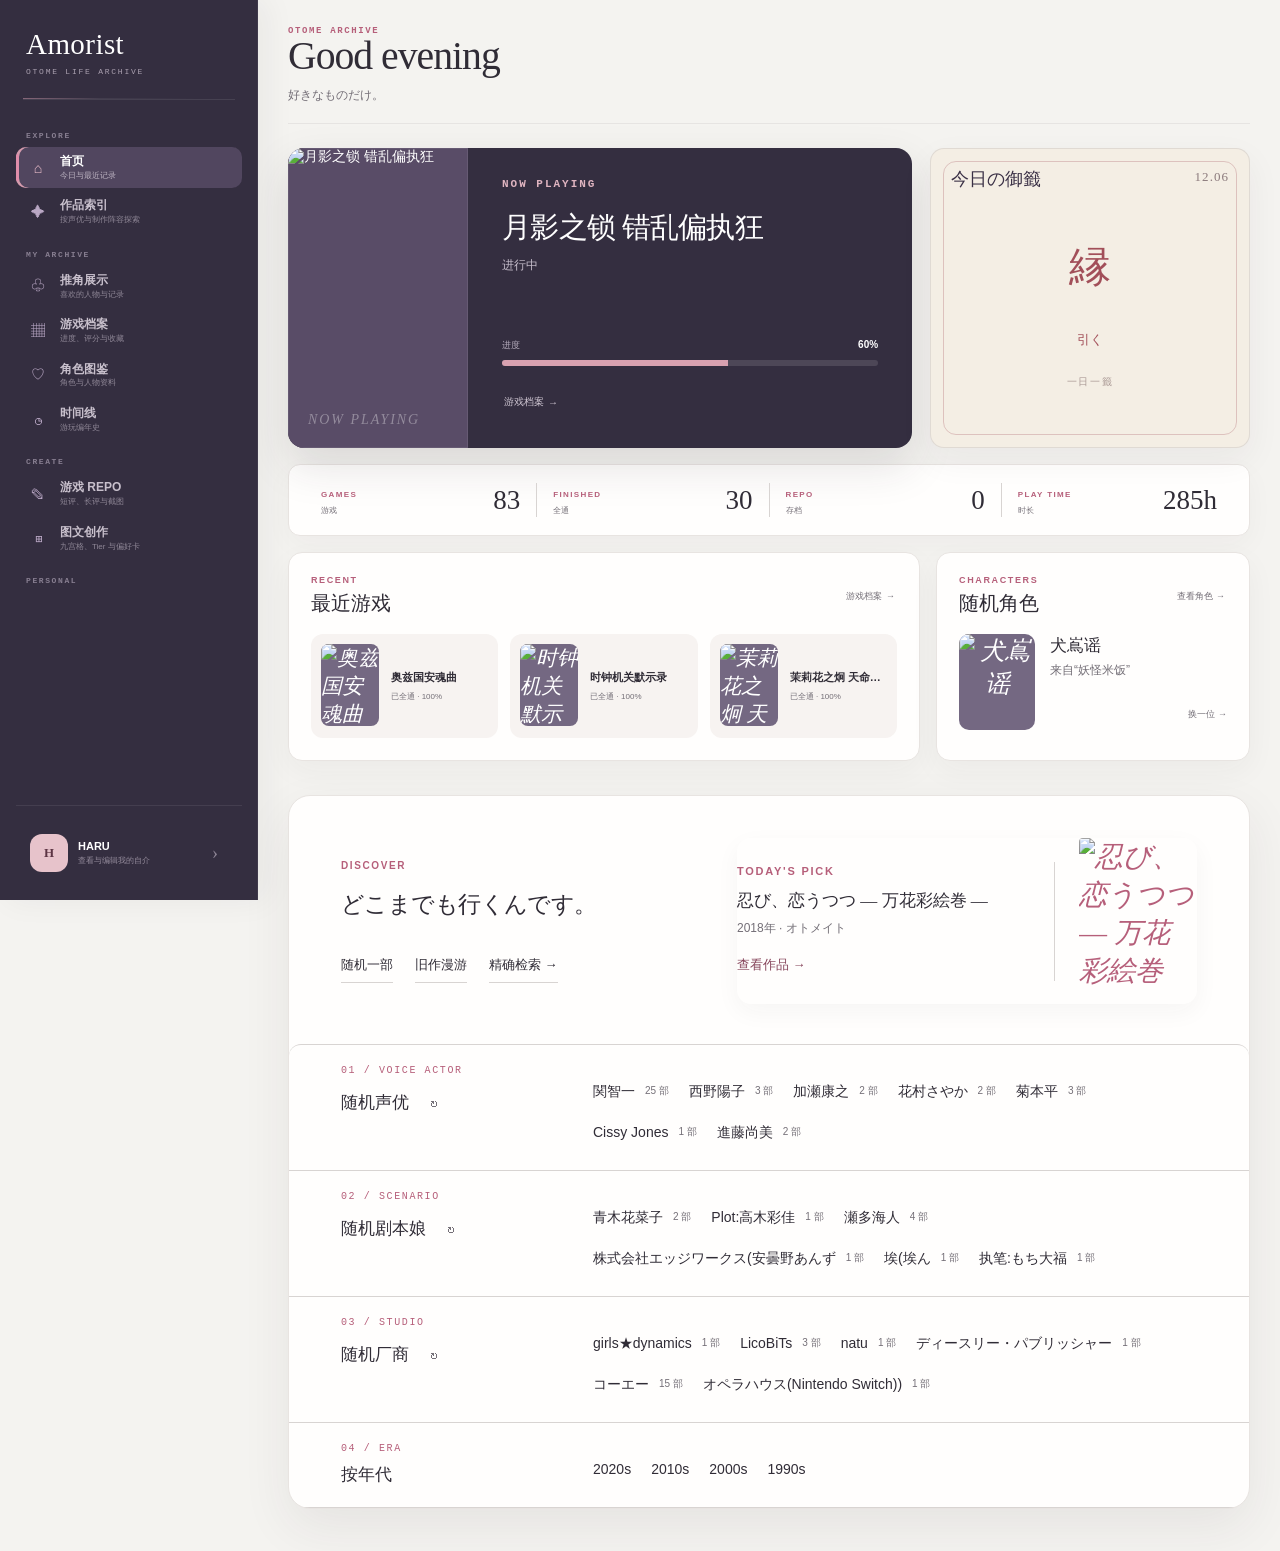
==== index.html @ f9ac8ca5 "推角展示位置更改" ====
<!doctype html>
<html lang="zh-CN">
<head>
  <meta charset="utf-8">
  <meta name="viewport" content="width=device-width,initial-scale=1,maximum-scale=5,user-scalable=yes">
  <meta name="color-scheme" content="light">
  <link id="lxgwFont" rel="stylesheet" href="https://cdn.jsdelivr.net/npm/lxgw-wenkai-webfont@1.7.0/style.css" onerror="this.onerror=null;this.href='https://cdn.bootcdn.net/ajax/libs/lxgw-wenkai-webfont/1.7.0/style.min.css';">
  <title>Amorist</title>
  




















  <link rel="stylesheet" href="./assets/css/amorist.css?v=finished-ui-v7-20260728">
  <link rel="stylesheet" href="./assets/css/site-modes.css?v=pure-otome-20260728">
  <link rel="stylesheet" href="./assets/css/polish.css?v=finished-ui-v7-20260728">
</head>
<body>
  <a class="skip-link" href="#main-content">跳到主要内容</a>
  <div class="product-shell">
    <aside class="product-sidebar" aria-label="主要导航">
      <div class="product-brand">
        <div class="product-brand-copy"><strong>Amorist</strong><span>OTOME LIFE ARCHIVE</span></div>
      </div>
      <div class="product-nav-label">EXPLORE</div>
      <nav class="product-nav product-nav-discover">
        <button class="product-nav-btn active" type="button" data-product-target="home"><span class="product-nav-icon">⌂</span><span><b>首页</b><small>今日与最近记录</small></span></button>
        <button class="product-nav-btn" type="button" data-product-target="bangumi"><span class="product-nav-icon">✦</span><span><b>作品索引</b><small>按声优与制作阵容探索</small></span></button>
      </nav>
      <div class="product-nav-label">MY ARCHIVE</div>
      <nav class="product-nav">
        <button class="product-nav-btn" type="button" data-product-target="oshi"><span class="product-nav-icon">♧</span><span><b>推角展示</b><small>喜欢的人物与记录</small></span></button>
        <button class="product-nav-btn" type="button" data-product-target="library"><span class="product-nav-icon">▦</span><span><b>游戏档案</b><small>进度、评分与收藏</small></span></button>
        <button class="product-nav-btn" type="button" data-product-target="characters"><span class="product-nav-icon">♡</span><span><b>角色图鉴</b><small>角色与人物资料</small></span></button>
        <button class="product-nav-btn" type="button" data-product-target="timeline"><span class="product-nav-icon">◷</span><span><b>时间线</b><small>游玩编年史</small></span></button>
      </nav>
      <div class="product-nav-label">CREATE</div>
      <nav class="product-nav">
        <button class="product-nav-btn" type="button" data-product-target="studio"><span class="product-nav-icon">✎</span><span><b>游戏 REPO</b><small>短评、长评与截图</small></span></button>
        <button class="product-nav-btn" type="button" data-product-target="forms"><span class="product-nav-icon">⊞</span><span><b>图文创作</b><small>九宫格、Tier 与偏好卡</small></span></button>
      </nav>
      <div class="product-nav-label">PERSONAL</div>
      <div class="product-sidebar-foot">
        <button class="sidebar-profile-button" type="button" data-product-target="profile">
          <span class="product-avatar" id="sidebarAvatar">A</span>
          <span><strong id="sidebarName">玩家</strong><small>查看与编辑我的自介</small></span>
          <i>›</i>
        </button>
      </div>
    </aside>

    <div class="product-main" id="main-content" tabindex="-1">
      <section class="product-view active" data-product-view="home">
        <div class="home-page-head">
          <div>
            <div class="page-eyebrow">OTOME ARCHIVE</div>
            <h1 id="homeGreeting" aria-live="polite"></h1>
            <p>好きなものだけ。</p>
          </div>
        </div>

        <div class="home-feature-grid">
          <section class="home-journey-card">
            <div class="journey-cover" id="dashboardPlayingCover"><span>AMORIST</span></div>
            <div class="journey-copy">
              <div class="journey-heading"><div class="card-eyebrow">NOW PLAYING</div><label class="dashboard-playing-switch" id="dashboardPlayingSwitchWrap" hidden><span>切换展示</span><select id="dashboardPlayingSelect" aria-label="切换首页正在游玩的游戏"><option value="">自动选择</option></select></label></div>
              <h2 id="dashboardPlayingTitle">暂无进行中的游戏</h2>
              <p id="dashboardPlayingMeta">在游戏档案中将状态设为「进行中」</p>
              <div class="journey-progress-line"><span>进度</span><strong id="dashboardProgressText">0%</strong></div>
              <div class="progress-track"><i id="dashboardProgressBar"></i></div>
              <div class="journey-actions">
                <button class="text-action" type="button" data-product-target="library" data-open-dashboard-game-direct>游戏档案 <span>→</span></button>
              </div>
            </div>
          </section>
          <section class="home-omikuji-card" id="homeOmikujiCard">
            <header class="home-omikuji-head">
              <div><span>今日の御籤</span></div>
              <div class="home-omikuji-head-actions"><time id="homeOmikujiDate"></time><button type="button" id="homeOmikujiCollapse" aria-label="收起御签" hidden>⌃</button></div>
            </header>
            <div class="home-omikuji-sealed" id="homeOmikujiSealed">
              <div class="home-omikuji-seal">縁</div>
              <button type="button" id="homeOmikujiDraw">引く</button>
              <small>一日一籤</small>
            </div>
            <div class="home-omikuji-result" id="homeOmikujiResult" hidden>
              <div class="home-omikuji-portrait" id="homeOmikujiPortrait"></div>
              <div class="home-omikuji-copy">
                <h2 id="homeOmikujiName"></h2>
                <p class="home-omikuji-work" id="homeOmikujiWork"></p>
                <div class="home-omikuji-grade-row"><strong id="homeOmikujiGrade"></strong><i aria-hidden="true">縁</i></div>
                <p class="home-omikuji-message" id="homeOmikujiMessage"></p>
                <p class="home-omikuji-attribution" id="homeOmikujiAttribution"></p>
                <button type="button" id="homeOmikujiOpen">查看角色 →</button>
              </div>
            </div>
          </section>

        </div>

        <section class="home-metrics-strip">
          <div><span>GAMES</span><strong id="metricGames">0</strong><small>游戏</small></div>
          <i></i>
          <div><span>FINISHED</span><strong id="metricFinished">0</strong><small>全通</small></div>
          <i></i>
          <div><span>REPO</span><strong id="metricCreated">0</strong><small>存档</small></div>
          <i></i>
          <div><span>PLAY TIME</span><strong id="metricHours">0h</strong><small>时长</small></div>
        </section>

        <div class="home-content-grid">
          <section class="product-card home-section-card home-recent-section">
            <div class="section-head"><div><span class="section-kicker">RECENT</span><h2>最近游戏</h2></div><button class="text-button" type="button" data-product-target="library">游戏档案 <span>→</span></button></div>
            <div class="recent-list" id="dashboardRecentGames"></div>
          </section>
          <section class="product-card home-section-card home-character-section">
            <div class="section-head"><div><span class="section-kicker">CHARACTERS</span><h2>最近角色</h2></div><button class="text-button" type="button" data-product-target="characters">角色图鉴 <span>→</span></button></div>
            <div id="homeCharacterSpotlight" class="home-character-spotlight"><div class="spotlight-empty">暂无角色记录</div></div>
          </section>
        </div>

        <section class="home-resource-discovery">
          <section class="resource-discovery-hero">
            <div class="resource-discovery-copy">
              <span class="section-kicker light">DISCOVER</span>
              <h2>どこまでも行くんです。</h2>
              <div class="resource-hero-actions">
                <button class="resource-primary-action" type="button" data-resource-action="random">随机一部</button>
                <button class="resource-secondary-action" type="button" data-resource-action="old">旧作漫游</button>
                <button class="resource-secondary-action" type="button" data-home-open-search>精确检索 →</button>
              </div>
            </div>
            <div class="resource-feature-card" id="bangumiDiscoveryFeature">
              <div class="feature-placeholder"><span>✦</span><strong>等待一次发现</strong><small>资料加载后，这里会出现一部随机作品。</small></div>
            </div>
          </section>
          <section class="resource-explore-rails" id="bangumiDiscoveryRails">
            <div class="resource-rail">
              <div class="resource-rail-head"><span>01 / VOICE ACTOR</span><div class="resource-rail-title"><b>随机声优</b><button class="resource-cycle-button" type="button" data-resource-cycle="cv" aria-label="随机换一批声优" title="随机换一批">↻</button></div></div>
              <div class="resource-chip-list" id="bangumiCvChips"><span class="resource-chip-skeleton"></span><span class="resource-chip-skeleton"></span><span class="resource-chip-skeleton"></span></div>
            </div>
            <div class="resource-rail">
              <div class="resource-rail-head"><span>02 / SCENARIO</span><div class="resource-rail-title"><b>随机剧本娘</b><button class="resource-cycle-button" type="button" data-resource-cycle="writer" aria-label="随机换一批剧本娘" title="随机换一批">↻</button></div></div>
              <div class="resource-chip-list" id="bangumiWriterChips"><span class="resource-chip-skeleton"></span><span class="resource-chip-skeleton"></span></div>
            </div>
            <div class="resource-rail">
              <div class="resource-rail-head"><span>03 / STUDIO</span><div class="resource-rail-title"><b>随机厂商</b><button class="resource-cycle-button" type="button" data-resource-cycle="maker" aria-label="随机换一批厂商" title="随机换一批">↻</button></div></div>
              <div class="resource-chip-list" id="bangumiMakerChips"><span class="resource-chip-skeleton"></span><span class="resource-chip-skeleton"></span></div>
            </div>
            <div class="resource-rail resource-era-rail"><div class="resource-rail-head"><span>04 / ERA</span><div class="resource-rail-title"><b>按年代</b></div></div><div class="resource-chip-list"><button type="button" data-resource-year="2020s">2020s</button><button type="button" data-resource-year="2010s">2010s</button><button type="button" data-resource-year="2000s">2000s</button><button type="button" data-resource-year="1990s">1990s</button></div></div>
          </section>
        </section>

      </section>

      <section class="product-view" data-product-view="oshi">
        <div class="product-page-head oshi-page-head">
          <div><div class="page-eyebrow">PORTRAITS OF AFFECTION</div><h1>好きな人たち</h1><p>把最喜欢的人物，编排成一页只属于你的总览。</p></div>
          <div class="oshi-head-actions">
            <nav class="oshi-view-switch" aria-label="展示模式"><button class="active" type="button" data-oshi-view-mode="flow" aria-pressed="true">FLOW</button><button type="button" data-oshi-view-mode="magazine" aria-pressed="false">MAGAZINE</button></nav>
            <span class="oshi-count" id="oshiCount">0</span>
            <button class="product-button secondary" id="oshiEditButton" type="button" data-oshi-editor-only>编辑图片</button>
          </div>
        </div>
        <div class="oshi-hub-view" id="oshiHubView">
          <div class="oshi-canvas-shell">
            <section class="oshi-canvas" id="oshiCanvas" aria-label="推角展示总览">
            </section>
          </div>
          <section class="oshi-index">
            <div class="oshi-index-title"><span>INDEX</span><strong>全部人物</strong></div>
            <div class="oshi-index-list" id="oshiIndexList"></div>
          </section>
          <p class="oshi-help" id="oshiHelp" hidden>可在下方拖动人物名字调整排名；上方图片顺序与排名互不影响。</p>
        </div>
        <div class="oshi-detail-view" id="oshiDetailView" hidden>
          <div class="oshi-detail-topbar"><button class="oshi-back-link" id="oshiBackButton" type="button">← 全部人物</button><nav class="oshi-detail-tabs" id="oshiDetailTabs"></nav><button class="product-button secondary small" id="oshiEditDetailButton" type="button" data-oshi-editor-only>编辑</button></div>
          <section class="oshi-profile">
            <div class="oshi-profile-copy"><div><span class="oshi-section-label" id="oshiIssueLabel">ISSUE</span><h2 id="oshiProfileName"></h2><div class="oshi-profile-alt" id="oshiProfileAlt"></div><p class="oshi-profile-note" id="oshiProfileShort"></p></div><dl class="oshi-profile-meta"><div><dt>VOICE</dt><dd id="oshiProfileCv"></dd></div><div><dt>FROM</dt><dd id="oshiProfileGame"></dd></div><div><dt>FIRST MET</dt><dd id="oshiProfileSince"></dd></div></dl></div>
            <figure class="oshi-profile-visual" id="oshiProfileVisual"><img id="oshiProfileImage" alt="角色主视觉"></figure>
          </section>
          <section class="oshi-editorial-info"><article class="oshi-why"><span class="oshi-micro" id="oshiReasonEyebrow">WHY HIM</span><h3 id="oshiReasonTitle">偏爱的理由</h3><blockquote id="oshiReviewLead"></blockquote><div class="oshi-review" id="oshiReviewBody"></div><div class="oshi-tags" id="oshiTags"></div></article><aside class="oshi-character-data"><span class="oshi-micro" id="oshiFactsEyebrow">PROFILE</span><h3 id="oshiFactsTitle">资料</h3><div class="oshi-character-facts" id="oshiCharacterFacts"></div></aside></section>
          <section class="oshi-collections" id="oshiCollections"></section>
          <div class="oshi-add-collection"><button id="oshiAddCollection" type="button" data-oshi-editor-only>＋ 新建图片集</button></div>
        </div>
        <aside class="oshi-editor-drawer" id="oshiEditorDrawer" aria-label="推角展示编辑" hidden>
          <div class="oshi-drawer-head"><div><span class="oshi-micro">EDITOR</span><h2 id="oshiDrawerTitle">编辑</h2></div><button class="oshi-drawer-close" id="oshiDrawerClose" type="button" aria-label="关闭推角展示编辑">×</button></div>
          <div id="oshiHubEditor">
            <div class="oshi-form-grid">
              <label>人物<select id="oshiHubCharacterSelect"></select></label>
              <label>总览图片<input id="oshiHubImageUpload" type="file" accept="image/*"></label>
              <label>图片宽度 <output id="oshiWidthValue"></output><input id="oshiWidth" type="range" min="12" max="42" step="1"></label>
              <label>横向位置<input id="oshiX" type="range" min="0" max="88" step="1"></label>
              <label>纵向位置<input id="oshiY" type="range" min="2" max="86" step="1"></label>
              <label>姓名位置<select id="oshiCaption"><option value="bottom">图片下方</option><option value="right">图片右侧</option><option value="left">图片左侧</option><option value="hidden">不显示</option></select></label>
              <div><span class="oshi-field-label">层级</span><div class="oshi-inline-actions"><button class="product-button secondary small" id="oshiBringFront" type="button">置于最前</button><button class="product-button secondary small" id="oshiSendBack" type="button">置于最后</button></div></div>
              <div><span class="oshi-field-label">单个人物位置</span><button class="product-button secondary small" id="oshiResetSelected" type="button">恢复默认</button></div>
            </div>
            <div class="oshi-drawer-actions"><button class="product-button rose" id="oshiHubDone" type="button">完成</button><button class="product-button secondary" id="oshiResetAll" type="button">恢复全部默认位置</button></div>
          </div>
          <div id="oshiDetailEditor" hidden>
            <div class="oshi-form-grid">
              <label>角色<select id="oshiDetailCharacterSelect"></select></label>
              <label>展示名<input id="oshiEditName"></label>
              <label>原名 / 作品名<input id="oshiEditAlt"></label>
              <label>短评<textarea id="oshiEditShort"></textarea></label>
              <label>评价<textarea id="oshiEditReview"></textarea></label>
              <label>标签（逗号分隔）<input id="oshiEditTags"></label>
              <label>个人页主视觉<input id="oshiProfileUpload" type="file" accept="image/*"></label>
              <label>ARTWORKS 图片（追加）<input id="oshiArtworksUpload" type="file" accept="image/*" multiple></label>
              <label>CG 图片（追加）<input id="oshiCgUpload" type="file" accept="image/*" multiple></label>
              <label>新建图片集<div class="oshi-new-collection"><input id="oshiNewCollectionTitle" placeholder="输入标题"><button class="product-button secondary small" id="oshiCreateCollection" type="button">新建</button></div></label>
              <div class="oshi-collection-editor-list" id="oshiCollectionEditorList"></div>
            </div>
            <div class="oshi-drawer-actions"><button class="product-button rose" id="oshiSaveDetail" type="button">应用</button><button class="product-button secondary" id="oshiResetDetail" type="button">恢复默认</button></div>
          </div>
        </aside>
        <div class="oshi-drawer-backdrop" id="oshiDrawerBackdrop" hidden></div>
        <div class="oshi-lightbox" id="oshiLightbox" hidden><button id="oshiLightboxClose" type="button" aria-label="关闭图片预览">×</button><img id="oshiLightboxImage" alt="图片预览"></div>
      </section>

      <section class="product-view" data-product-view="library">
        <div class="product-page-head"><div><h1>游戏档案</h1><p>Whatever our souls are made of, his and mine are the same</p></div></div>
        <div id="libraryBrowseView"><div class="library-controls"><div class="filter-pills library-status-tabs" id="libraryFilters"><button class="filter-pill active" data-library-filter="全部">全部</button><button class="filter-pill" data-library-filter="已全通">已全通</button><button class="filter-pill" data-library-filter="进行中">进行中</button><button class="filter-pill" data-library-filter="已封盘">已封盘</button><button class="filter-pill" data-library-filter="已买未打">已买未打</button><button class="filter-pill" data-library-filter="心愿单">心愿单</button><button class="filter-pill" data-library-filter="尚未分类">尚未分类</button></div><span id="libraryCountText" class="playing-meta">0 部作品</span><button class="product-button secondary small" id="libraryBatchToggle" type="button">批量管理</button></div><div class="batch-actions" id="libraryBatchActions" hidden><span class="playing-meta">已选 <strong id="librarySelectedCount">0</strong> 部</span><button class="product-button secondary small" id="libraryBatchAll" type="button">全选</button><select class="product-select small" id="libraryBatchStatus"><option value="">批量状态…</option><option>已全通</option><option>进行中</option><option>已封盘</option><option>已买未打</option><option>心愿单</option><option>尚未分类</option></select><select class="product-select small" id="libraryBatchCategory"><option value="">批量归类…</option><option value="hall_of_fame">殿堂入り</option><option value="love">大好き</option><option value="like">好き</option><option value="normal">普通</option><option value="difficult">苦手</option><option value="unclassified">未分類</option></select><button class="product-button secondary small" id="libraryBatchApply" type="button">应用更改</button><button class="product-button danger small" id="libraryBatchDelete" type="button">删除所选</button><button class="product-button secondary small" id="libraryBatchCancel" type="button">取消</button></div><div class="game-library-grid" id="gameLibraryGrid"></div></div>
        <div class="game-detail" id="gameDetailPanel" hidden></div>
      </section>

      <section class="product-view" data-product-view="profile">
        <div class="product-page-head">
              <div><h1>我的自介</h1><p>Wir lieben einander wie Mohn und Gedächtnis</p></div>
          <div class="profile-page-nav">
            <button class="product-button small profile-page-btn active" type="button" data-profile-page="1">属性表 / 01</button>
            <button class="product-button small profile-page-btn" type="button" data-profile-page="2">偏好页 / 02</button>
            <button class="product-button" id="profileCaptureButton" type="button">保存当前页图片</button>
          </div>
        </div>
        <div class="profile-layout">
          <aside class="product-card profile-editor" id="profileEditor">
            <div class="profile-editor-tabs">
              <button class="profile-tab active" type="button" data-profile-tab="basic">基础</button>
              <button class="profile-tab" type="button" data-profile-tab="prefs">偏好</button>
              <button class="profile-tab" type="button" data-profile-tab="works">作品</button>
            </div>
            <div class="profile-editor-section active" data-profile-section="basic">
              <div class="editor-group"><label>显示名字</label><input class="product-input profile-field" data-profile-key="name" maxlength="24" placeholder="HARU"></div>
              <div class="editor-group"><label>社交账号 / 昵称</label><input class="product-input profile-field" data-profile-key="handle" maxlength="40" placeholder="@yourname"></div>
              <div class="editor-group"><label>关于我</label><textarea class="product-textarea profile-field" data-profile-key="bio" maxlength="220" placeholder="喜欢故事里无法被替代的相遇…"></textarea></div>
              <div class="editor-group"><label>年龄</label><input class="product-input profile-field" data-profile-key="age" maxlength="10" placeholder="20"></div>
              <div class="editor-group"><label>平台 ID</label><input class="product-input profile-field" data-profile-key="platformId" maxlength="40" placeholder="有人弄乱这些玫瑰"></div>
              <div class="editor-group"><label>同担拒否</label><input class="product-input profile-field" data-profile-key="sameFan" maxlength="20" placeholder="拒 / 不拒 / 选拒"></div>
              <div class="editor-group"><label>入坑年份</label><input class="product-input profile-field" data-profile-key="years" maxlength="20" placeholder="2020"></div>
              <div class="editor-group"><label>游玩平台（用逗号分隔）</label><input class="product-input profile-field" data-profile-key="platforms" maxlength="80" placeholder="PC, Switch, PSV, PSP"></div>
              <div class="editor-group"><label>可玩语言（用逗号分隔）</label><input class="product-input profile-field" data-profile-key="languages" maxlength="60" placeholder="中文, 日语, 英语"></div>
              <div class="editor-group"><label>我的关键词（用逗号分隔）</label><input class="product-input profile-field" data-profile-key="tags" maxlength="80" placeholder="乙女游戏, 剧情党, 长评选手"></div>
            </div>
            <div class="profile-editor-section" data-profile-section="prefs">
              <div class="editor-group"><label>偏好类型</label><input class="product-input profile-field" data-profile-key="type" maxlength="60" placeholder="强剧情 · 成长型角色"></div>
              <div class="editor-group"><label>推角 / 推 CP（每行一个）</label><textarea class="product-textarea profile-field" data-profile-key="oshiChars" maxlength="300" placeholder="辉夜姬&#10;有村乃亚&#10;久世円"></textarea></div>
              <div class="editor-group"><label>玩法</label><input class="product-input profile-field" data-profile-key="playstyle" maxlength="80" placeholder="代入 / 磕代"></div>
              <div class="editor-group"><label>喜欢的声优</label><textarea class="product-textarea profile-field" data-profile-key="voiceActors" maxlength="200" placeholder="内田雄马 小野友树&#10;没有特别喜好，视角色而定"></textarea></div>
              <div class="editor-group"><label>XP / 角色偏好</label><textarea class="product-textarea profile-field" data-profile-key="xp" maxlength="200" placeholder="温柔 轻飘飘 天然呆&#10;天降竹马 浪漫 命运 骑士役"></textarea></div>
              <div class="editor-group"><label>世界观偏好</label><textarea class="product-textarea profile-field" data-profile-key="worldview" maxlength="200" placeholder="最喜欢西幻&#10;暗黑童话就更好了"></textarea></div>
              <div class="editor-group"><label>剧本娘</label><textarea class="product-textarea profile-field" data-profile-key="scriptWriters" maxlength="200" placeholder="藤文 中村幸代&#10;中山智美 七雾花男"></textarea></div>
            </div>
            <div class="profile-editor-section" data-profile-section="works">
              <div class="editor-group"><label>本命作品</label><input class="product-input profile-field" data-profile-key="favorite" maxlength="60" placeholder="大正对称爱丽丝"></div>
              <div class="editor-group"><label>喜欢的作品（每行一个）</label><textarea class="product-textarea profile-field" data-profile-key="likedWorks" maxlength="300" placeholder="终远&#10;茉莉花&#10;时计"></textarea></div>
              <div class="editor-group"><label>待打 / 待购入（每行一个）</label><textarea class="product-textarea profile-field" data-profile-key="wishlist" maxlength="300" placeholder="吉原彼岸花&#10;妖怪米饭&#10;黑蝶幻境"></textarea></div>
              <div class="editor-group" style="padding-top:10px;border-top:1px dashed var(--product-line);margin-top:6px"><label>正在玩 / 全通游戏</label></div>
            </div>
          </aside>
          <div class="profile-canvas-wrap">
            <article class="profile-canvas active" id="profileCanvas1" data-profile-card="1">
              <div class="profile-index">OTOME PLAYER PROFILE / 01</div>
              <h2 class="profile-display-name" id="profileDisplayName">HARU</h2>
              <div class="profile-handle" id="profileDisplayHandle">@yourname</div>
              <div class="profile-rule"></div>
              <div class="profile-bio" id="profileDisplayBio"></div>
              <div class="profile-facts">
                <div class="profile-fact"><span>PLAYING SINCE</span><strong id="profileDisplayYears">—</strong></div>
                <div class="profile-fact"><span>AGE</span><strong id="profileDisplayAge">—</strong></div>
                <div class="profile-fact"><span>PLATFORM ID</span><strong id="profileDisplayPlatformId">—</strong></div>
                <div class="profile-fact"><span>同担拒否</span><strong id="profileDisplaySameFan">—</strong></div>
              </div>
              <div class="profile-section-divider"></div>
              <div class="profile-chip-section">
                <span class="profile-section-label">PLAYING ON</span>
                <div class="profile-chips" id="profileDisplayPlatforms"></div>
              </div>
              <div class="profile-chip-section">
                <span class="profile-section-label">LANGUAGES</span>
                <div class="profile-chips" id="profileDisplayLanguages"></div>
              </div>
              <div class="profile-list-section">
                <span class="profile-section-label">推角 / 推 CP</span>
                <div class="profile-list" id="profileDisplayOshi"></div>
              </div>
              <div class="profile-inline-section">
                <span class="profile-section-label">MY TYPE</span>
                <strong id="profileDisplayType">—</strong>
              </div>
              <div class="profile-inline-section">
                <span class="profile-section-label">玩法</span>
                <strong id="profileDisplayPlaystyle">—</strong>
              </div>
              <div class="profile-tags" id="profileDisplayTags"></div>
            </article>
            <article class="profile-canvas" id="profileCanvas2" data-profile-card="2" style="display:none">
              <div class="profile-index">OTOME PLAYER PROFILE / 02</div>
              <h2 class="profile-display-name-sm" id="profileDisplayName2">HARU</h2>
              <div class="profile-rule"></div>
              <div class="profile-two-col">
                <div class="profile-col">
                  <div class="profile-block">
                    <span class="profile-section-label">喜欢的声优</span>
                    <div class="profile-block-text" id="profileDisplayVA"></div>
                  </div>
                  <div class="profile-block">
                    <span class="profile-section-label">XP / 角色偏好</span>
                    <div class="profile-block-text" id="profileDisplayXP"></div>
                  </div>
                </div>
                <div class="profile-col">
                  <div class="profile-block">
                    <span class="profile-section-label">世界观偏好</span>
                    <div class="profile-block-text" id="profileDisplayWorld"></div>
                  </div>
                  <div class="profile-block">
                    <span class="profile-section-label">剧本娘</span>
                    <div class="profile-block-text" id="profileDisplayScript"></div>
                  </div>
                </div>
              </div>
              <div class="profile-section-divider"></div>
              <div class="profile-game-section">
                <span class="profile-section-label">ALL-TIME FAVORITE</span>
                <strong class="profile-game-title" id="profileDisplayFavorite">—</strong>
              </div>
              <div class="profile-game-section">
                <span class="profile-section-label">喜欢的作品</span>
                <div class="profile-game-chips" id="profileDisplayLiked"></div>
              </div>
              <div class="profile-game-section profile-game-sync">
                <span class="profile-section-label">正在玩 <em>← 游戏档案</em></span>
                <div class="profile-game-chips" id="profileDisplayPlaying"></div>
              </div>
              <div class="profile-game-section profile-game-sync">
                <span class="profile-section-label">已全通 <em>← 游戏档案</em></span>
                <div class="profile-game-chips" id="profileDisplayFinished"></div>
              </div>
              <div class="profile-game-section">
                <span class="profile-section-label">待打 / 待购入</span>
                <div class="profile-game-chips" id="profileDisplayWishlist"></div>
              </div>
              <div class="profile-archive-foot">
                <strong id="profileArchiveStats">游戏档案 0 · 全通 0</strong>
              </div>
            </article>
          </div>
        </div>
      </section>

      <section class="product-view" data-product-view="forms">
        <div class="product-page-head"><div><h1>图文创作</h1><p>در ازل پرتوِ حُسنت ز تجلی دَم زد ,عشق پیدا شد و آتش به همه عالم زد</p></div><button class="product-button secondary" id="backToTemplates" type="button" hidden>返回模板</button></div>
        <div class="forms-grid" id="formTemplates">
          <article class="product-card form-template visual-template" data-form-template="grid"><div class="template-preview preview-grid"><i></i><i></i><i></i><i></i><i></i><i></i><i></i><i></i><i></i></div><h3>作品九宫格</h3><p>从游戏档案挑选九部作品，给每一格写下自己的短标题。</p><div class="form-template-foot"><span>图片 × 9</span><strong>开始制作 →</strong></div></article>
          <article class="product-card form-template visual-template" data-form-template="tier"><div class="template-preview preview-tier"><b>S</b><i></i><i></i><b>A</b><i></i><i></i><b>B</b><i></i><i></i></div><h3>作品 Tier 排名</h3><p>点击作品依次移动等级，用视觉层级表达喜好，不必写成长问卷。</p><div class="form-template-foot"><span>5 个等级</span><strong>开始排列 →</strong></div></article>
          <article class="product-card form-template visual-template" data-form-template="contrast"><div class="template-preview preview-contrast"><i></i><span>盲狙</span><span>真爱</span><i></i></div><h3>盲狙与真爱</h3><p>按作品并列记录开玩前的盲狙与通关后的实际本命。</p><div class="form-template-foot"><span>对照卡</span><strong>开始制作 →</strong></div></article>
          <article class="product-card form-template visual-template" data-form-template="mood"><div class="template-preview preview-mood"><i></i><i></i><i></i><strong>我的乙游属性</strong></div><h3>玩家属性图</h3><p>头像、作品封面和简短偏好组合成一张内容丰富的自介副页。</p><div class="form-template-foot"><span>图文混排</span><strong>开始制作 →</strong></div></article>
          <article class="product-card form-template visual-template" data-form-template="char9"><div class="template-preview preview-char9"><i></i><i></i><i></i><i></i><i></i><i></i><i></i><i></i><i></i></div><h3>角色九宫格</h3><p>九位最心动的角色，从角色图鉴直接拖入，每格标注角色名与出处。</p><div class="form-template-foot"><span>角色 × 9</span><strong>开始制作 →</strong></div></article>
          <article class="product-card form-template visual-template" data-form-template="pref"><div class="template-preview preview-pref"><i></i><i></i><i></i><i></i><i></i><i></i></div><h3>角色偏好表</h3><p>按作品列出最好感与最无感的角色，图文对照一目了然。</p><div class="form-template-foot"><span>对照卡</span><strong>开始制作 →</strong></div></article>
          <article class="product-card form-template visual-template" data-form-template="custom"><div class="template-preview preview-custom"><i></i><i></i><i></i><i></i><i></i><i></i></div><h3>自定义表格</h3><p>自由选择两列或三列，放入角色图与自定义文字，制作专属对比卡。</p><div class="form-template-foot"><span>2/3 列</span><strong>开始制作 →</strong></div></article>
          <article class="product-card form-template visual-template" data-form-template="attr"><div class="template-preview preview-attr"><i></i><div class="attr-lines"><i></i><i></i><i></i><i></i></div></div><h3>玩家属性卡</h3><p>头像、推角列表、游玩平台与偏好标签，一张浓缩的玩家名片。</p><div class="form-template-foot"><span>图文名片</span><strong>开始制作 →</strong></div></article>
        </div>
        <div class="form-workspace visual-workspace" id="formWorkspace"><article class="visual-sheet" id="visualSheet"><header class="visual-sheet-head"><div><div class="card-eyebrow">AMORIST VISUAL NOTE</div><input id="activeFormTitle" aria-label="图文表格标题"></div><span id="visualSheetOwner">HARU</span></header><div id="visualCanvas"></div></article><aside class="product-card form-side"><h3>编辑这张图</h3><p class="playing-meta">点击画布里的图片格，从你的游戏档案选择作品；标题和短句可以直接修改。</p><button class="product-button rose" id="saveFormAnswers" type="button">保存当前作品</button><button class="product-button" id="captureFormAnswers" type="button">导出分享图片</button><button class="product-button secondary" id="clearFormAnswers" type="button">清空画布</button></aside></div>
      </section>

      <section class="product-view" data-product-view="studio">
  <div class="product-page-head repo-product-head">
    <div><h1>REPO</h1><p>やは肌のあつき血汐にふれも見で，さびしからずや道を説く君</p></div>
    <div class="repo-product-actions" id="repoProductActions"></div>
  </div>
  <main class="app">
    <section class="toolbar" id="toolbar">
      <div class="toolbar-group toolbar-brand">
        <span class="toolbar-title">乙女游戏 REPO Maker</span>
        <span class="toolbar-status" id="saveStatus">当前为临时草稿 · 已自动保存</span>
      </div>
      <div class="toolbar-group" id="paletteList" aria-label="选择配色"></div>
      <div class="page-switch" id="pageSwitch" role="group" aria-label="选择 REPO 页面">
        <button class="page-switch-btn active" type="button" data-repo-page="full" aria-pressed="true">完整页</button>
        <div id="longPageButtons" class="long-page-buttons"></div>
        <button class="page-add-btn" id="addLongPageBtn" type="button" title="增加新的长评页面">＋长评页</button>
      </div>
      <div class="toolbar-group">
        <button class="tool-btn" id="repoBackToGame" type="button">返回游戏</button>
        <button class="tool-btn" id="archiveBtn" type="button">存档<span class="archive-count" id="archiveCount">0</span></button>
        <button class="tool-btn danger" id="resetBtn" type="button">清空</button>
        <button class="tool-btn primary" id="screenshotBtn" type="button">截图当前页</button>
      </div>
    </section>

    <section class="viewport">
      <div id="canvasShell">
        <article id="repoCard" class="repo-page">
          <header class="repo-header">
            <div class="main-title-wrap">
              <div class="eyebrow">Omnia vincit Amor</div>
              <input class="main-title persist" id="workTitle" data-key="workTitle" value="乙女游戏 REPO" aria-label="标题">
            </div>
            <div class="maker-block">
              <div class="maker-line"><span>制表人</span><strong class="maker-fixed">HARU</strong></div>
              <div class="maker-line"><label for="fillerName">填表人</label><input class="maker-input persist" id="fillerName" data-key="fillerName"></div>
            </div>
          </header>

          <section class="top-grid">
            <div class="image-tile cover-tile image-picker" data-target="cover" tabindex="0" role="button" aria-label="选择作品封面">
              <img id="coverImg" alt="作品封面">
              <div class="image-empty"><span class="image-plus">＋</span><span class="image-hint">搜索或上传<br>作品封面</span></div>
            </div>

            <div class="info-ratings">
              <div class="basic-info">
                <div class="field">
                  <label>作品名称</label>
                  <input class="persist" id="gameName" data-key="gameName" aria-label="作品名称">
                </div>
                <div class="field">
                  <label>时长</label>
                  <input class="persist" id="playTime" data-key="playTime" aria-label="游玩时长">
                </div>
                <div class="field">
                  <label>是否全通</label>
                  <div class="completion" id="completionToggle">
                    <button type="button" data-value="yes">是</button>
                    <button type="button" data-value="no">否</button>
                  </div>
                </div>
              </div>

              <div class="choice-row">
                <div class="choice-box">
                  <div class="choice-title">游玩平台</div>
                  <div class="choice-pills" id="platformChoices">
                    <button class="choice-pill" type="button" data-value="NS">NS</button>
                    <button class="choice-pill" type="button" data-value="STEAM">STEAM</button>
                    <button class="choice-pill" type="button" data-value="PC碟">PC碟</button>
                    <button class="choice-pill" type="button" data-value="PSP">PSP</button>
                    <button class="choice-pill" type="button" data-value="PSV">PSV</button>
                    <button class="choice-pill" type="button" data-value="其他">其他</button>
                  </div>
                </div>
                <div class="choice-box">
                  <div class="choice-title">游玩语言</div>
                  <div class="choice-pills" id="languageChoices">
                    <button class="choice-pill" type="button" data-value="中文">中文</button>
                    <button class="choice-pill" type="button" data-value="日语">日语</button>
                    <button class="choice-pill" type="button" data-value="英语">英语</button>
                    <button class="choice-pill" type="button" data-value="其他">其他</button>
                  </div>
                </div>
              </div>

              <div class="rating-panel">
                <div class="rating-head"><strong>评分</strong></div>
                <div class="ratings" id="ratings"></div>
              </div>
            </div>
          </section>

          <section class="ranking-section">
            <div class="rank-row">
              <span class="rank-label">剧情喜好排序</span>
              <input class="rank-input persist" id="plotRank" data-key="plotRank" aria-label="剧情喜好排序">
            </div>
            <div class="rank-row">
              <span class="rank-label">角色好感排序</span>
              <input class="rank-input persist" id="charRank" data-key="charRank" aria-label="角色好感排序">
            </div>
            <div class="rank-row">
              <span class="rank-label">最喜爱END</span>
              <input class="rank-input persist" id="favoriteEnd" data-key="favoriteEnd" aria-label="最喜爱结局">
            </div>
          </section>

          <section class="bottom-grid">
            <div class="character-card favorite-card">
              <div class="image-tile image-picker" data-target="favorite" tabindex="0" role="button" aria-label="选择最喜爱人物图片">
                <img id="favoriteImg" alt="最喜爱人物">
                <div class="image-empty"><span class="image-plus">＋</span><span class="image-hint">搜索或上传人物</span></div>
                <div class="favorite-overlay-label">最喜爱</div>
              </div>
              <div class="favorite-review">
                <textarea class="favorite-review-text persist auto-fit-text" id="favoriteReview" data-key="favoriteReview" data-max-font="17" data-min-font="4.5" data-line-height="1.38" aria-label="最喜爱角色简评"></textarea>
              </div>
            </div>

            <div class="preference-side">
              <div class="preference-grid" aria-label="人物喜好条目">
                <div class="preference-card">
                  <div class="image-tile image-picker" data-target="tasteBlind" tabindex="0" role="button" aria-label="选择盲狙人物头像">
                    <img id="tasteBlindImg" alt="盲狙人物头像">
                    <div class="image-empty"><span class="image-plus">＋</span><span class="image-hint">搜索或上传人物</span></div>
                  </div>
                  <div class="preference-label">盲狙</div>
                </div>
                <div class="preference-card">
                  <div class="image-tile image-picker" data-target="tasteLooks" tabindex="0" role="button" aria-label="选择外貌最喜欢人物头像">
                    <img id="tasteLooksImg" alt="外貌最喜欢人物头像">
                    <div class="image-empty"><span class="image-plus">＋</span><span class="image-hint">搜索或上传人物</span></div>
                  </div>
                  <div class="preference-label">最喜欢外表</div>
                </div>
                <div class="preference-card">
                  <div class="image-tile image-picker" data-target="tasteVoice" tabindex="0" role="button" aria-label="选择声音最喜欢人物头像">
                    <img id="tasteVoiceImg" alt="声音最喜欢人物头像">
                    <div class="image-empty"><span class="image-plus">＋</span><span class="image-hint">搜索或上传人物</span></div>
                  </div>
                  <div class="preference-label">最喜欢声音</div>
                </div>
                <div class="preference-card">
                  <div class="image-tile image-picker" data-target="tastePersonality" tabindex="0" role="button" aria-label="选择性格最喜欢人物头像">
                    <img id="tastePersonalityImg" alt="性格最喜欢人物头像">
                    <div class="image-empty"><span class="image-plus">＋</span><span class="image-hint">搜索或上传人物</span></div>
                  </div>
                  <div class="preference-label">最喜欢性格</div>
                </div>
                <div class="preference-card">
                  <div class="image-tile image-picker" data-target="tastePlot" tabindex="0" role="button" aria-label="选择剧情最喜欢人物头像">
                    <img id="tastePlotImg" alt="剧情最喜欢人物头像">
                    <div class="image-empty"><span class="image-plus">＋</span><span class="image-hint">搜索或上传人物</span></div>
                  </div>
                  <div class="preference-label">最喜欢剧情</div>
                </div>
                <div class="preference-card">
                  <div class="image-tile image-picker" data-target="tasteDynamic" tabindex="0" role="button" aria-label="选择关系性最喜欢人物头像">
                    <img id="tasteDynamicImg" alt="关系性最喜欢人物头像">
                    <div class="image-empty"><span class="image-plus">＋</span><span class="image-hint">搜索或上传人物</span></div>
                  </div>
                  <div class="preference-label">最喜欢关系性</div>
                </div>
              </div>
            </div>

            <section class="repo-note">
              <div class="repo-note-title">感想</div>
              <textarea class="repo-text persist auto-fit-text" id="repoText" data-key="repoText" data-max-font="18" data-min-font="4.5" data-line-height="1.42" aria-label="感想"></textarea>
            </section>
          </section>
        </article>
        <article id="longRepoCard" class="repo-page long-repo-page" data-page-id="long-1" hidden>
          <header class="long-repo-header">
            <div class="long-repo-title-wrap">
              <div class="eyebrow">Et nos cedamus Amori</div>
              <input class="long-repo-title persist" id="longRepoTitle" data-key="longRepoTitle" value="标题" aria-label="长评标题">
            </div>
            <div class="long-repo-page-mark"><input class="long-repo-page-number persist" id="longRepoPageNumber" data-key="longRepoPageNumber" value="01" maxlength="3" inputmode="numeric" aria-label="长评页码"><span>TEXT PAGE</span></div>
          </header>
          <section class="long-repo-meta" aria-label="长评信息">
            <label><span>作品 / 路线</span><input class="persist" id="longRepoSubject" data-key="longRepoSubject"></label>
            <label><span>关键词</span><input class="persist" id="longRepoKeywords" data-key="longRepoKeywords"></label>
          </section>
          <section class="long-repo-writing">
            <div class="long-repo-writing-head">
              <span>LONG REVIEW / 长评正文</span>
              <span id="longRepoCount">0 字</span>
            </div>
            <textarea class="long-repo-text persist auto-fit-text" id="longRepoText" data-key="longRepoText" data-max-font="24" data-min-font="1" data-line-height="1.72" aria-label="长评正文"></textarea>
          </section>
          <footer class="long-repo-footer">
            <span>OTOME GAME REPO</span>
            <span>LONG FORM REVIEW</span>
          </footer>
        </article>
      </div>
    </section>
  </main>
      </section>

      <section class="product-view" data-product-view="characters">
        <div class="product-page-head"><div><h1>角色图鉴</h1><p>L’amour est comme la fièvre, il naît et s’éteint sans que la volonté y ait la moindre part</p></div><button class="product-button rose" id="addCharButton" type="button">＋ 添加角色</button></div>
        <div class="char-stat-row">
          <section class="product-card char-stat-card"><div class="card-eyebrow">TOTAL</div><div class="metric-value" id="charTotalCount">0</div><div class="metric-label">收藏角色</div></section>
          <section class="product-card char-stat-card"><div class="card-eyebrow">BEST</div><div class="metric-value" id="charBestCount">0</div><div class="metric-label">最推し角色</div></section>
          <section class="product-card char-stat-card"><div class="card-eyebrow">FROM</div><div class="metric-value" id="charGameCount">0</div><div class="metric-label">来自作品</div></section>
        </div>
        <div class="char-filter-bar">
          <input class="product-search" id="charSearchInput" placeholder="搜索角色名或作品名">
          <div class="char-filter-group"><span class="char-filter-label">身份</span><div class="filter-pills" id="charRoleFilters">
            <button class="filter-pill active" data-char-role-filter="all">全部</button><button class="filter-pill" data-char-role-filter="protagonist">主人公</button><button class="filter-pill" data-char-role-filter="route">攻略対象</button><button class="filter-pill" data-char-role-filter="sub">サブキャラ</button><button class="filter-pill" data-char-role-filter="unset">未設定</button>
          </div></div>
          <div class="char-filter-group"><span class="char-filter-label">喜好</span><div class="filter-pills" id="charPreferenceFilters">
            <button class="filter-pill active" data-char-preference-filter="all">全部</button><button class="filter-pill" data-char-preference-filter="favorite">最推し</button><button class="filter-pill" data-char-preference-filter="oshi">推し</button><button class="filter-pill" data-char-preference-filter="like">好き</button><button class="filter-pill" data-char-preference-filter="normal">ふつう</button><button class="filter-pill" data-char-preference-filter="difficult">苦手</button><button class="filter-pill" data-char-preference-filter="excluded">対象外</button><button class="filter-pill" data-char-preference-filter="unclassified">未分類</button>
          </div></div>
          <span id="charCountText" class="playing-meta">0 位角色</span><span class="playing-meta char-filter-note">“全部”默认不显示対象外</span><button class="product-button secondary small" id="charBatchToggle" type="button">批量管理</button>
        </div>
        <div class="batch-actions char-batch-actions" id="charBatchActions" hidden><span class="playing-meta">已选 <strong id="charSelectedCount">0</strong> 位</span><button class="product-button secondary small" id="charBatchAll" type="button">全选</button><select class="product-select small" id="charBatchPreference"><option value="">批量修改喜好…</option><option value="favorite">最推し</option><option value="oshi">推し</option><option value="like">好き</option><option value="normal">ふつう</option><option value="difficult">苦手</option><option value="excluded">対象外</option><option value="unclassified">未分類</option></select><button class="product-button secondary small" id="charBatchApplyPreference" type="button">应用喜好</button><select class="product-select small" id="charBatchRoleType"><option value="">批量修改身份…</option><option value="protagonist">主人公</option><option value="route">攻略対象</option><option value="sub">サブキャラ</option><option value="unset">未設定</option></select><button class="product-button secondary small" id="charBatchApplyRole" type="button">应用身份</button><button class="product-button danger small" id="charBatchDelete" type="button">删除所选</button><button class="product-button secondary small" id="charBatchCancel" type="button">取消</button></div>
        <div class="character-grid" id="characterGrid"></div>
      </section>

      <section class="product-view" data-product-view="bangumi">
        <div class="resource-page-head">
          <div>
            <div class="page-eyebrow">OTOME INDEX</div>
            <h1>作品索引</h1>
            <p>Estar contigo o no estar contigo es la medida de mi tiempo</p>
          </div>
          <div class="resource-head-actions bangumi-db-stats" id="bangumiDbStats">
            <span id="bangumiDbStatsText">正在读取资料库</span>
            <button class="product-button secondary" id="bangumiDbBatchToggle" type="button">批量导入</button>
            <button class="icon-text-button" id="bangumiDbManage" type="button">资料更新</button>
          </div>
        </div>

        <div class="resource-screen active" data-resource-screen="search">
          <section class="resource-filter-panel">
            <div class="resource-filter-title"><span>筛选条件</span><strong id="bangumiDbCount"></strong></div>
            <div class="bangumi-db-toolbar">
              <label class="resource-filter-field resource-filter-game"><span>作品</span><div class="bgm-combo" id="comboGame"><input class="product-search bangumi-filter-input" id="bangumiDbSearch" placeholder="输入作品名称" autocomplete="off"><div class="bgm-combo-list" hidden></div></div></label>
              <label class="resource-filter-field"><span>厂商</span><div class="bgm-combo" id="comboMaker"><input class="product-search bangumi-filter-input" id="bangumiDbMaker" placeholder="选择或输入厂商" autocomplete="off"><div class="bgm-combo-list" hidden></div></div></label>
              <label class="resource-filter-field"><span>声优</span><div class="bgm-combo" id="comboCv"><input class="product-search bangumi-filter-input" id="bangumiDbCv" placeholder="选择或输入声优" autocomplete="off"><div class="bgm-combo-list" hidden></div></div></label>
              <label class="resource-filter-field"><span>剧本娘</span><div class="bgm-combo" id="comboWriter"><input class="product-search bangumi-filter-input" id="bangumiDbWriter" placeholder="选择或输入剧本娘" autocomplete="off"><div class="bgm-combo-list" hidden></div></div></label>
              <div class="resource-filter-actions"><button class="clear-filter-button" id="bangumiDbClear" type="button">清空条件</button><div class="bangumi-db-sort" id="bangumiDbSort" aria-label="时间排序"><span>发售时间</span><button class="active" type="button" data-bangumi-sort="desc">新 → 旧</button><button type="button" data-bangumi-sort="asc">旧 → 新</button></div></div>
            </div>
            <div class="active-discovery-filter" id="bangumiActiveDiscovery" hidden></div>
          </section>
          <div class="batch-actions bangumi-batch-actions" id="bangumiDbBatchActions" hidden>
            <span class="playing-meta">已选 <strong id="bangumiDbSelectedCount">0</strong> 部</span>
            <button class="product-button secondary small" id="bangumiDbBatchAll" type="button">全选当前结果</button>
            <button class="product-button rose small" id="bangumiDbBatchImport" type="button">导入所选及角色</button>
            <button class="product-button secondary small" id="bangumiDbBatchCancel" type="button">取消</button>
          </div>
          <div class="bangumi-db-progress" id="bangumiDbProgress" hidden><div class="bangumi-db-progress-bar"><i id="bangumiDbProgressBar"></i></div><span id="bangumiDbProgressText"></span></div>
          <div class="bangumi-db-body" id="bangumiDbBody"><div class="bangumi-db-grid" id="bangumiDbGrid"></div></div>
        </div>

        <div class="resource-screen resource-detail-screen bangumi-db-detail" data-resource-screen="detail" id="bangumiDbDetail" hidden>
          <button class="back-to-resource" id="bangumiDbBack" type="button">← 返回检索结果</button>
          <div class="bangumi-db-hero" id="bangumiDbHero"></div>
          <section class="bangumi-db-info-section" id="bangumiDbInfoSection" hidden></section>
          <div class="bangumi-db-chars-section"><div class="bangumi-db-chars-head"><strong>作品角色</strong><label class="bangumi-import-chars-toggle"><input type="checkbox" id="bangumiImportChars" checked> 导入游戏时同时加入角色图鉴</label></div><div id="bangumiDbCharsGrid"></div></div>
          <div class="bangumi-db-actions" id="bangumiDbActions"><button class="product-button rose" id="bangumiDbImport" type="button">加入我的游戏档案</button><button class="product-button secondary small" id="bangumiDbDelete" type="button" hidden>删除作品资料</button></div>
        </div>
      </section>
      <div class="bangumi-db-manage-modal" id="bangumiDbManageModal" hidden>
        <section class="bangumi-db-manage" role="dialog" aria-modal="true" aria-labelledby="bangumiDbManageTitle">
          <div class="bangumi-db-manage-head"><button class="bangumi-db-manage-minimize" id="bangumiDbManageMinimize" type="button" aria-label="最小化">−</button><button class="bangumi-db-manage-close" id="bangumiDbManageClose" type="button" aria-label="关闭">×</button></div>
          <h2 id="bangumiDbManageTitle">作品索引资料更新</h2>
          <p>公开站点优先从随站点发布的 JSON 载入；维护者也可以同步 Bangumi、补齐详情，再导出新的公共资料 JSON。</p>
          <div class="playing-meta" id="bangumiDbManageStatus">准备就绪</div>
          <div class="bangumi-single-import" id="bangumiSingleImport">
            <label for="bangumiSingleSearch">单个搜索 Bangumi 游戏</label>
            <div class="bangumi-single-search-row"><input class="product-search" id="bangumiSingleSearch" type="search" placeholder="输入游戏名称" autocomplete="off"><button class="product-button secondary" id="bangumiSingleSearchButton" type="button">搜索</button></div>
            <div class="bangumi-single-results" id="bangumiSingleResults" aria-live="polite"></div>
          </div>
          <div class="bangumi-db-manage-actions">
            <button class="product-button rose" id="bangumiDbLoadJson" type="button">↓ 从站点 JSON 载入</button>
            <button class="product-button secondary" id="bangumiDbImportLocalJson" type="button">从本地 JSON 导入（合并）</button>
            <input id="bangumiDbLocalJsonFile" type="file" accept=".json,application/json" hidden>
            <button class="product-button secondary" id="bangumiDbSync" type="button">⟳ 从 Bangumi 同步</button>
            <button class="product-button secondary" id="bangumiDbDetailSync" type="button">补齐剩余详情</button>
            <button class="product-button secondary" id="bangumiDbExportJson" type="button">导出公共 JSON</button>
            <button class="product-button secondary" id="bangumiDbCancel" type="button" hidden>暂停</button>
          </div>
        </section>
      </div>
      <div class="bangumi-char-modal" id="bangumiCharModal" hidden>
        <section class="bangumi-char-panel" role="dialog" aria-modal="true" aria-labelledby="bangumiCharTitle">
          <div class="bangumi-char-head"><button class="bangumi-char-close" id="bangumiCharClose" type="button" aria-label="关闭">×</button></div>
          <div id="bangumiCharBody"></div>
        </section>
      </div>

      <section class="product-view" data-product-view="timeline">
        <div class="product-page-head"><div><h1>游玩时间线</h1><p>Amor, ch’a nullo amato amar perdona</p></div></div>
        <div class="timeline-wrap" id="timelineContent"></div>
      </section>

    </div>
  </div>

  <nav class="mobile-nav" aria-label="移动端主要导航">
    <button class="product-nav-btn active" type="button" data-product-target="home"><span class="product-nav-icon">⌂</span><span>首页</span></button>
    <button class="product-nav-btn" type="button" data-product-target="library"><span class="product-nav-icon">▦</span><span>游戏</span></button>
    <button class="product-nav-btn" type="button" data-product-target="characters"><span class="product-nav-icon">♡</span><span>角色</span></button>
    <button class="product-nav-btn" type="button" data-product-target="timeline"><span class="product-nav-icon">◷</span><span>时间线</span></button>
    <button class="product-nav-btn" type="button" data-product-target="studio"><span class="product-nav-icon">✎</span><span>REPO</span></button>
    <button class="product-nav-btn" type="button" id="mobileMoreToggle"><span class="product-nav-icon">•••</span><span>更多</span></button>
  </nav>
  <div class="mobile-more-sheet" id="mobileMoreSheet" hidden>
    <button class="mobile-more-backdrop" id="mobileMoreBackdrop" type="button" aria-label="关闭"></button>
    <section role="dialog" aria-modal="true" aria-labelledby="mobileMoreTitle"><div class="mobile-more-head"><div><span>AMORIST</span><strong id="mobileMoreTitle">更多空间</strong></div><button id="mobileMoreClose" type="button" aria-label="关闭更多菜单">×</button></div>
      <div class="mobile-more-grid">
        <button type="button" data-product-target="bangumi"><span>✦</span><b>作品索引</b><small>按声优与制作阵容探索</small></button>
        <button type="button" data-product-target="oshi"><span>♡</span><b>推角展示</b><small>人物主页与记录</small></button>
        <button type="button" data-product-target="forms"><span>⊞</span><b>图文创作</b><small>九宫格、Tier 与偏好卡</small></button>
        <button type="button" data-product-target="profile"><span>◎</span><b>我的自介</b><small>编辑玩家名片</small></button>
      </div>
    </section>
  </div>

  <div class="product-overlay" id="gameDialogOverlay" role="dialog" aria-modal="true" aria-labelledby="gameDialogTitle">
    <form class="product-dialog" id="gameDialogForm"><div class="product-dialog-head"><h2 id="gameDialogTitle">添加到游戏档案</h2><button class="product-dialog-close" id="closeGameDialog" type="button" aria-label="关闭游戏编辑">×</button></div><div class="product-dialog-grid">
      <div class="editor-group wide"><label for="libraryGameName">作品名称</label><input class="product-input" id="libraryGameName" required maxlength="60"></div>
      <div class="editor-group"><label for="libraryGameStatus">游玩状态</label><select class="product-select" id="libraryGameStatus"><option>已全通</option><option>进行中</option><option>已封盘</option><option>已买未打</option><option>心愿单</option><option>尚未分类</option></select></div>
      <div class="editor-group" id="libraryGameCategoryGroup"><label for="libraryGameCategory">喜好分类</label><select class="product-select" id="libraryGameCategory"><option value="unclassified">未分類</option><option value="hall_of_fame">殿堂入り</option><option value="love">大好き</option><option value="like">好き</option><option value="normal">普通</option><option value="difficult">苦手</option></select></div>
      <div class="editor-group"><label for="libraryGameProgress">进度（0—100）</label><input class="product-input" id="libraryGameProgress" type="number" min="0" max="100" value="0"></div>
      <div class="editor-group"><label for="libraryGamePlatform">游玩平台</label><input class="product-input" id="libraryGamePlatform" maxlength="24" placeholder="NS / PC / PSV"></div>
      <div class="editor-group"><label for="libraryGameHours">累计时长</label><input class="product-input" id="libraryGameHours" type="number" min="0" step="0.5" placeholder="小时"></div>
      <div class="editor-group"><label for="libraryGameRating">主观评分</label><input class="product-input" id="libraryGameRating" type="number" min="0" max="5" step="0.1" placeholder="0—5"></div>
      <div class="editor-group"><label for="libraryGameRoutes">角色 / 路线</label><input class="product-input" id="libraryGameRoutes" maxlength="160" placeholder="用逗号分隔"></div>
      <div class="editor-group wide"><label for="libraryGameCover">封面图片网址（可选）</label><input class="product-input" id="libraryGameCover" type="text" placeholder="https://..."></div>
      <div class="editor-group wide"><label>或使用本地封面</label><button class="product-button secondary" id="libraryCoverUploadButton" type="button">选择本地图片</button><input id="libraryCoverUploadInput" type="file" accept="image/*" hidden></div>
      <div class="editor-group wide"><label for="libraryGameNote">一句话记录</label><textarea class="product-textarea" id="libraryGameNote" maxlength="120"></textarea></div>
    </div><input id="editingGameId" type="hidden"><div class="product-dialog-actions"><button class="product-button secondary" id="deleteGameButton" type="button" hidden>删除</button><button class="product-button rose" type="submit">保存游戏</button></div></form>
  </div>

  <div class="product-overlay" id="charDialogOverlay" role="dialog" aria-modal="true" aria-labelledby="charDialogTitle">
    <form class="product-dialog" id="charDialogForm"><div class="product-dialog-head"><h2 id="charDialogTitle">从 Bangumi 添加角色</h2><button class="product-dialog-close" id="closeCharDialog" type="button" aria-label="关闭角色编辑">×</button></div>
      <div id="charSearchPanel" class="char-search-panel"><div class="editor-group wide"><label for="charSearchKeyword">搜索 Bangumi 角色</label><div class="char-search-row"><input class="product-input" id="charSearchKeyword" placeholder="输入角色名（日文 / 中文 / 英文）"><button class="product-button rose" id="charSearchButton" type="button">搜索</button></div></div><div id="charSearchResults" class="char-search-results"><span class="playing-meta">搜索后选择角色，系统会自动生成角色主页。</span></div></div>
      <div class="product-dialog-grid" id="charManualFields">
      <div class="editor-group wide"><label for="charName">角色名</label><input class="product-input" id="charName" required maxlength="40"></div>
      <div class="editor-group wide"><label for="charGame">所属作品</label><select class="product-select" id="charGame"><option value="">— 选择作品 —</option></select></div>
      <div class="editor-group"><label for="charRoleType">角色身份</label><select class="product-select" id="charRoleType"><option value="unset">未設定</option><option value="protagonist">主人公</option><option value="route">攻略対象</option><option value="sub">サブキャラ</option></select><small class="playing-meta" id="charRoleTypeSourceHint"></small></div><div class="editor-group"><label for="charPreference">喜好分类</label><select class="product-select" id="charPreference"><option value="unclassified">未分類</option><option value="favorite">最推し</option><option value="oshi">推し</option><option value="like">好き</option><option value="normal">ふつう</option><option value="difficult">苦手</option><option value="excluded">対象外</option></select></div>
      <div class="editor-group"><label for="charCV">声优</label><input class="product-input" id="charCV" maxlength="30" placeholder="声优名"></div>
      <div class="editor-group wide"><label for="charImage">角色图片网址（可选）</label><input class="product-input" id="charImage" type="text" placeholder="https://..."></div>
      <div class="editor-group wide"><label>或使用本地图片</label><button class="product-button secondary" id="charUploadButton" type="button">选择本地图片</button><input id="charUploadInput" type="file" accept="image/*" hidden></div>
      <div class="editor-group wide"><label for="charNote">备注</label><textarea class="product-textarea" id="charNote" maxlength="100" placeholder="印象、台词、心动瞬间…"></textarea></div>
      </div><input id="editingCharId" type="hidden"><div class="product-dialog-actions" id="charManualActions"><button class="product-button secondary" id="deleteCharButton" type="button" hidden>删除</button><button class="product-button rose" type="submit">保存角色</button></div></form>
  </div>


  <div class="product-overlay" id="assetPickerOverlay" role="dialog" aria-modal="true" aria-labelledby="assetPickerTitle">
    <section class="product-dialog"><div class="product-dialog-head"><div><h2 id="assetPickerTitle">选择图片素材</h2><p class="playing-meta">从游戏档案或角色图鉴选择，也可以上传自定义图片。</p></div><button class="product-dialog-close" id="closeAssetPicker" type="button" aria-label="关闭图片素材选择">×</button></div>
    <div class="asset-picker-tabs" id="assetPickerTabs">
      <button class="asset-picker-tab active" data-asset-tab="games" type="button">游戏档案</button>
      <button class="asset-picker-tab" data-asset-tab="chars" type="button">角色图鉴</button>
      <button class="asset-picker-tab" data-asset-tab="upload" type="button">上传</button>
    </div>
    <div class="product-dialog-actions" style="justify-content:flex-start;margin:0 0 14px"><button class="product-button secondary small" id="clearVisualSlot" type="button">清空当前格</button></div><div class="asset-picker-list" id="assetPickerList"></div></section>
  </div>

  <div class="modal-backdrop" id="imageModal" role="dialog" aria-modal="true" aria-labelledby="modalTitle">
    <div class="modal image-modal-v24">
      <div class="modal-head">
        <h2 id="modalTitle">选择图片</h2>
        <button class="icon-btn" id="closeModal" type="button" aria-label="关闭">×</button>
      </div>
      <div class="tabs image-tabs">
        <button class="tab-btn active" type="button" data-tab="search">联网搜索</button>
        <button class="tab-btn" type="button" data-tab="library">图片库</button>
        <button class="tab-btn" type="button" data-tab="upload">本地上传</button>
        <button class="tab-btn" type="button" data-tab="url">图片网址</button>
        <button class="tab-btn" type="button" data-tab="crop">图片裁剪</button>
      </div>

      <div class="tab-panel active" data-panel="search">
        <div class="search-bar">
          <input class="modal-input" id="searchInput" placeholder="输入作品名或角色名（支持中文、日文、英文）">
          <button class="search-btn" id="searchImageBtn" type="button">搜索</button>
        </div>
        <div class="search-tip">选中的图片会自动加入图片库。</div>
        <div class="results" id="searchResults"><div class="empty-results">输入关键词后开始搜索</div></div>
      </div>

      <div class="tab-panel" data-panel="library">
        <div class="library-toolbar">
          <input class="modal-input" id="librarySearch" placeholder="搜索本地图片库">
          <span class="library-count" id="libraryCount">0 张</span>
        </div>
        <div class="search-tip">已保存的图片可以直接重复使用。</div>
        <div class="library-grid" id="imageLibraryGrid"><div class="empty-results">图片库还是空的</div></div>
      </div>

      <div class="tab-panel" data-panel="upload">
        <div class="upload-box">
          <p><strong>选择手机或电脑里的图片</strong></p>
          <p class="search-tip">支持 JPG、PNG、WEBP，导入后会自动加入图片库。</p>
          <input id="fileInput" type="file" accept="image/*">
        </div>
      </div>

      <div class="tab-panel" data-panel="url">
        <div class="url-row">
          <input class="modal-input" id="urlInput" placeholder="粘贴图片直链：https://...">
          <button class="search-btn" id="useUrlBtn" type="button">使用</button>
        </div>
        <div class="search-tip">图片将作为外链显示并加入图片库。联网时可继续使用，系统截图不受 Canvas 跨域限制。</div>
      </div>

      <div class="tab-panel" data-panel="crop">
        <div class="crop-workspace">
          <div class="crop-frame" id="cropFrame"><img id="cropPreviewImg" alt="裁切预览"><div class="crop-empty" id="cropEmpty">先选择一张图片</div></div>
          <div class="crop-controls">
            <label>横向焦点 <input id="cropX" type="range" min="0" max="100" step="1"></label>
            <label>纵向焦点 <input id="cropY" type="range" min="0" max="100" step="1"></label>
            <label>图片缩放 <input id="cropScale" type="range" min="1" max="3" step="0.02"></label>
            <div class="crop-presets">
              <button class="tool-btn" type="button" data-crop-preset="top">靠上</button>
              <button class="tool-btn" type="button" data-crop-preset="center">居中</button>
              <button class="tool-btn" type="button" data-crop-preset="close">轻微特写</button>
              <button class="tool-btn danger" id="removeCurrentImage" type="button">移除图片</button>
            </div>
            <p class="crop-tip">拖动预览图调整取景位置，也可使用滑杆精细裁剪。裁剪参数会单独保存在当前图片格中，并应用到截图。</p>
            <div class="crop-actions">
              <button class="tool-btn" id="resetCropBtn" type="button">重置裁剪</button>
              <button class="tool-btn primary" id="finishCropBtn" type="button">完成使用</button>
            </div>
          </div>
        </div>
      </div>
      <div class="modal-status" id="modalStatus"></div>
    </div>
  </div>

  <div class="save-preview" id="savePreview" role="dialog" aria-modal="true" aria-labelledby="previewTitle">
    <div class="preview-card">
      <div class="preview-head">
        <h3 id="previewTitle">图片已生成</h3>
        <button class="icon-btn" id="closePreview" type="button" aria-label="关闭">×</button>
      </div>
      <div class="preview-scroll"><img id="previewImage" alt="生成的日乙 Repo 图片"></div>
      <p class="preview-tip">iPhone 或浏览器下载无反应时，可长按上方图片并选择“存储到照片/保存图片”。安卓也可以直接点击“下载 PNG”。</p>
      <div class="preview-actions">
        <button class="tool-btn" id="downloadPreview" type="button">下载 PNG</button>
        <button class="tool-btn primary" id="sharePreview" type="button">系统分享</button>
      </div>
    </div>
  </div>


  <div class="archive-backdrop" id="archiveBackdrop" role="dialog" aria-modal="true" aria-labelledby="archiveTitle">
    <aside class="archive-panel">
      <div class="archive-head">
        <h2 id="archiveTitle">本地存档</h2>
        <button class="icon-btn" id="closeArchive" type="button" aria-label="关闭">×</button>
      </div>
      <div class="archive-current" id="archiveCurrent">当前：<strong>自动草稿</strong><br>未加入列表，页面仍会自动恢复。</div>
      <div class="archive-primary-actions">
        <button class="tool-btn primary" id="saveArchiveBtn" type="button">保存当前</button>
        <button class="tool-btn" id="newArchiveBtn" type="button">新建空白</button>
      </div>
      <div class="archive-view-tabs">
        <button class="archive-view-tab active" id="activeArchivesTab" type="button">存档列表</button>
        <button class="archive-view-tab" id="trashArchivesTab" type="button">最近删除 <span id="trashCount">0</span></button>
      </div>
      <div class="archive-search-wrap">
        <input class="archive-search" id="archiveSearch" placeholder="搜索作品名称或填表人">
      </div>
      <div class="archive-list" id="archiveList"></div>
      <div class="archive-foot">
        <div class="archive-backup-actions">
          <button class="tool-btn" id="exportArchivesBtn" type="button">导出全部备份</button>
          <button class="tool-btn" id="importArchivesBtn" type="button">导入备份</button>
          <input id="archiveImportInput" type="file" accept="application/json,.json" hidden>
        </div>
        <p class="archive-note">备份会包含存档、当前草稿、图片库、裁切位置和主题设置。最近删除保留 7 天。</p>
      </div>
    </aside>
  </div>

  <div class="theme-backdrop" id="themeBackdrop" role="dialog" aria-modal="true" aria-labelledby="themeTitle" aria-hidden="true">
    <section class="theme-panel" tabindex="-1">
      <div class="theme-head">
        <div><h2 id="themeTitle">选择主题</h2><p>主题按气质分组，并随当前风格切换。</p></div>
        <button class="icon-btn" id="closeTheme" type="button" aria-label="关闭">×</button>
      </div>
      <div class="color-style-switch" id="colorStyleSwitch" role="group" aria-label="选择配色风格">
        <button class="color-style-btn" type="button" data-color-style="gradient">渐变</button>
        <button class="color-style-btn" type="button" data-color-style="solid">浅色</button>
        <button class="color-style-btn" type="button" data-color-style="dark">深色</button>
      </div>
      <div class="theme-actions">
        <button class="tool-btn" id="randomThemeBtn" type="button">随机主题</button>
        <button class="tool-btn" id="favoriteThemeFilter" type="button">只看收藏</button>
      </div>
      <div class="theme-groups" id="themeGroups"></div>
    </section>
  </div>

  <div class="toast" id="toast" role="status" aria-live="polite" aria-atomic="true"></div>

  
  
  
  
  

    





  <script>window.AMORIST_MODE = 'public';</script>
  <script src="./assets/js/image-store.js"></script>
  <script src="./assets/js/data-model.js"></script>
  <script src="./assets/js/public-bootstrap.js?v=game-dates-v19-20260729"></script>
</body>
</html>
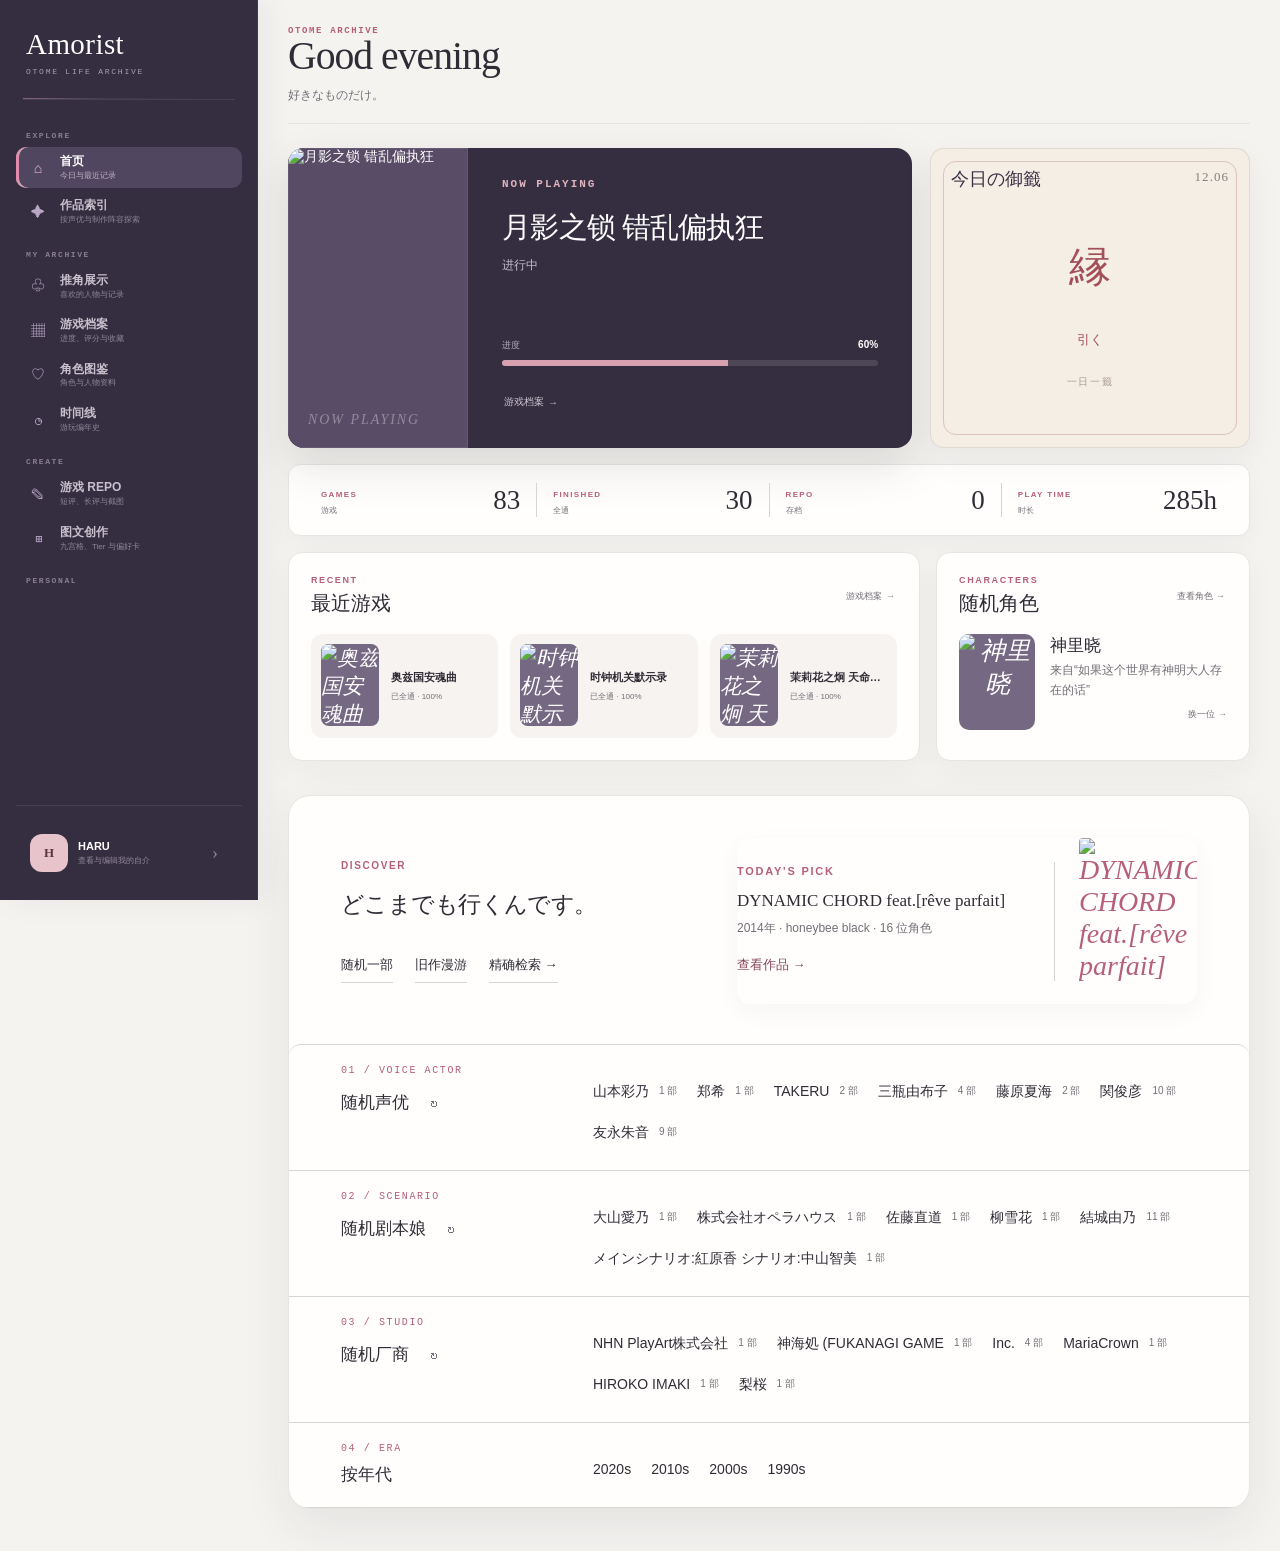
==== commit 71309e51: "11" ====
--- a/index.html
+++ b/index.html
@@ -27,9 +27,9 @@
 
 
 
-  <link rel="stylesheet" href="./assets/css/amorist.css?v=finished-ui-v7-20260728">
+  <link rel="stylesheet" href="./assets/css/amorist.css?v=calendar-v1-20260729">
   <link rel="stylesheet" href="./assets/css/site-modes.css?v=pure-otome-20260728">
-  <link rel="stylesheet" href="./assets/css/polish.css?v=finished-ui-v7-20260728">
+  <link rel="stylesheet" href="./assets/css/polish.css?v=calendar-v1-20260729">
 </head>
 <body>
   <a class="skip-link" href="#main-content">跳到主要内容</a>
@@ -912,6 +912,6 @@
   <script>window.AMORIST_MODE = 'public';</script>
   <script src="./assets/js/image-store.js"></script>
   <script src="./assets/js/data-model.js"></script>
-  <script src="./assets/js/public-bootstrap.js?v=game-dates-v19-20260729"></script>
+  <script src="./assets/js/public-bootstrap.js?v=calendar-v1-20260729"></script>
 </body>
 </html>
--- a/assets/css/amorist.css
+++ b/assets/css/amorist.css
@@ -5441,3 +5441,17 @@
 .game-log-head{justify-content:flex-end!important;gap:10px}.game-log-head h3{margin-right:auto}
 
 @media (max-width:680px){.timeline-dialog-overlay{padding:12px 8px}.timeline-toolbar .product-select{min-width:calc(50% - 5px)}}
+
+/* Timeline calendar view */
+.timeline-view-switch{display:inline-flex;align-items:center;gap:3px;padding:3px;border:1px solid rgba(90,69,83,.14);border-radius:999px;background:rgba(255,255,255,.78)}
+.timeline-view-button{border:0;border-radius:999px;padding:7px 14px;background:transparent;color:var(--product-muted);font:inherit;font-size:12px;cursor:pointer;transition:background .2s,color .2s}
+.timeline-view-button.active{background:var(--product-ink);color:#fff}
+.timeline-calendar{padding:22px;border:1px solid rgba(90,69,83,.12);border-radius:20px;background:rgba(255,255,255,.72);box-shadow:0 12px 30px rgba(73,56,70,.05)}
+.timeline-calendar-head{display:flex;align-items:center;justify-content:space-between;gap:16px;margin-bottom:18px}.timeline-calendar-head h2{margin:3px 0 0;font:500 24px Georgia,"Noto Serif SC",serif;color:var(--product-ink)}
+.timeline-calendar-actions{display:flex;align-items:center;gap:6px}.timeline-calendar-nav{width:34px;height:34px;border:1px solid var(--product-line);border-radius:50%;background:#fff;color:var(--product-ink);font-size:22px;line-height:1;cursor:pointer}.timeline-calendar-nav:hover{border-color:var(--product-accent);color:var(--product-accent)}
+.timeline-calendar-weekdays,.timeline-calendar-grid{display:grid;grid-template-columns:repeat(7,minmax(0,1fr));gap:8px}.timeline-calendar-weekdays{margin-bottom:8px;color:var(--product-muted);font-size:11px;text-align:center}.timeline-calendar-grid{grid-auto-rows:minmax(112px,auto)}
+.timeline-calendar-day{min-width:0;padding:9px;border:1px solid rgba(90,69,83,.1);border-radius:12px;background:rgba(250,247,244,.7)}.timeline-calendar-day.is-empty{border-color:transparent;background:transparent}.timeline-calendar-day.is-today{border-color:var(--product-accent);box-shadow:inset 0 0 0 1px rgba(203,116,143,.25)}
+.timeline-calendar-number{display:block;margin-bottom:7px;color:var(--product-muted);font:italic 13px Georgia,serif}.is-today .timeline-calendar-number{color:var(--product-accent);font-weight:700}.timeline-calendar-events{display:flex;flex-direction:column;gap:5px}
+.timeline-calendar-event{display:grid;grid-template-columns:24px minmax(0,1fr);grid-template-rows:auto auto;column-gap:6px;align-items:center;width:100%;padding:4px;border:1px solid rgba(90,69,83,.1);border-radius:8px;background:rgba(255,255,255,.9);color:var(--product-ink);text-align:left;cursor:pointer}.timeline-calendar-event:hover{border-color:var(--product-accent);transform:translateY(-1px)}.timeline-calendar-event img,.timeline-calendar-fallback{grid-row:1 / span 2;width:24px;height:32px;border-radius:4px;object-fit:cover}.timeline-calendar-fallback{display:grid;place-items:center;background:linear-gradient(145deg,#c9b5c4,#76637d);color:#fff;font:italic 12px Georgia,serif}.timeline-calendar-event>span:not(.timeline-calendar-fallback){overflow:hidden;text-overflow:ellipsis;white-space:nowrap;font-size:10px}.timeline-calendar-event small{overflow:hidden;text-overflow:ellipsis;white-space:nowrap;color:var(--product-muted);font-size:8px}
+.timeline-calendar-empty{margin:18px 0 0;padding:16px;border:1px dashed var(--product-line);border-radius:12px;color:var(--product-muted);text-align:center;font-size:12px}
+@media (max-width:720px){.timeline-calendar{padding:14px;border-radius:16px}.timeline-calendar-head{align-items:flex-start}.timeline-calendar-head h2{font-size:20px}.timeline-calendar-grid{gap:4px;grid-auto-rows:minmax(82px,auto)}.timeline-calendar-day{padding:5px;border-radius:8px}.timeline-calendar-number{margin-bottom:4px;font-size:11px}.timeline-calendar-event{grid-template-columns:1fr;padding:3px}.timeline-calendar-event img,.timeline-calendar-fallback{width:100%;height:42px;grid-row:auto}.timeline-calendar-event>span:not(.timeline-calendar-fallback),.timeline-calendar-event small{display:none}.timeline-calendar-weekdays{gap:4px}.timeline-view-button{padding:6px 10px}}
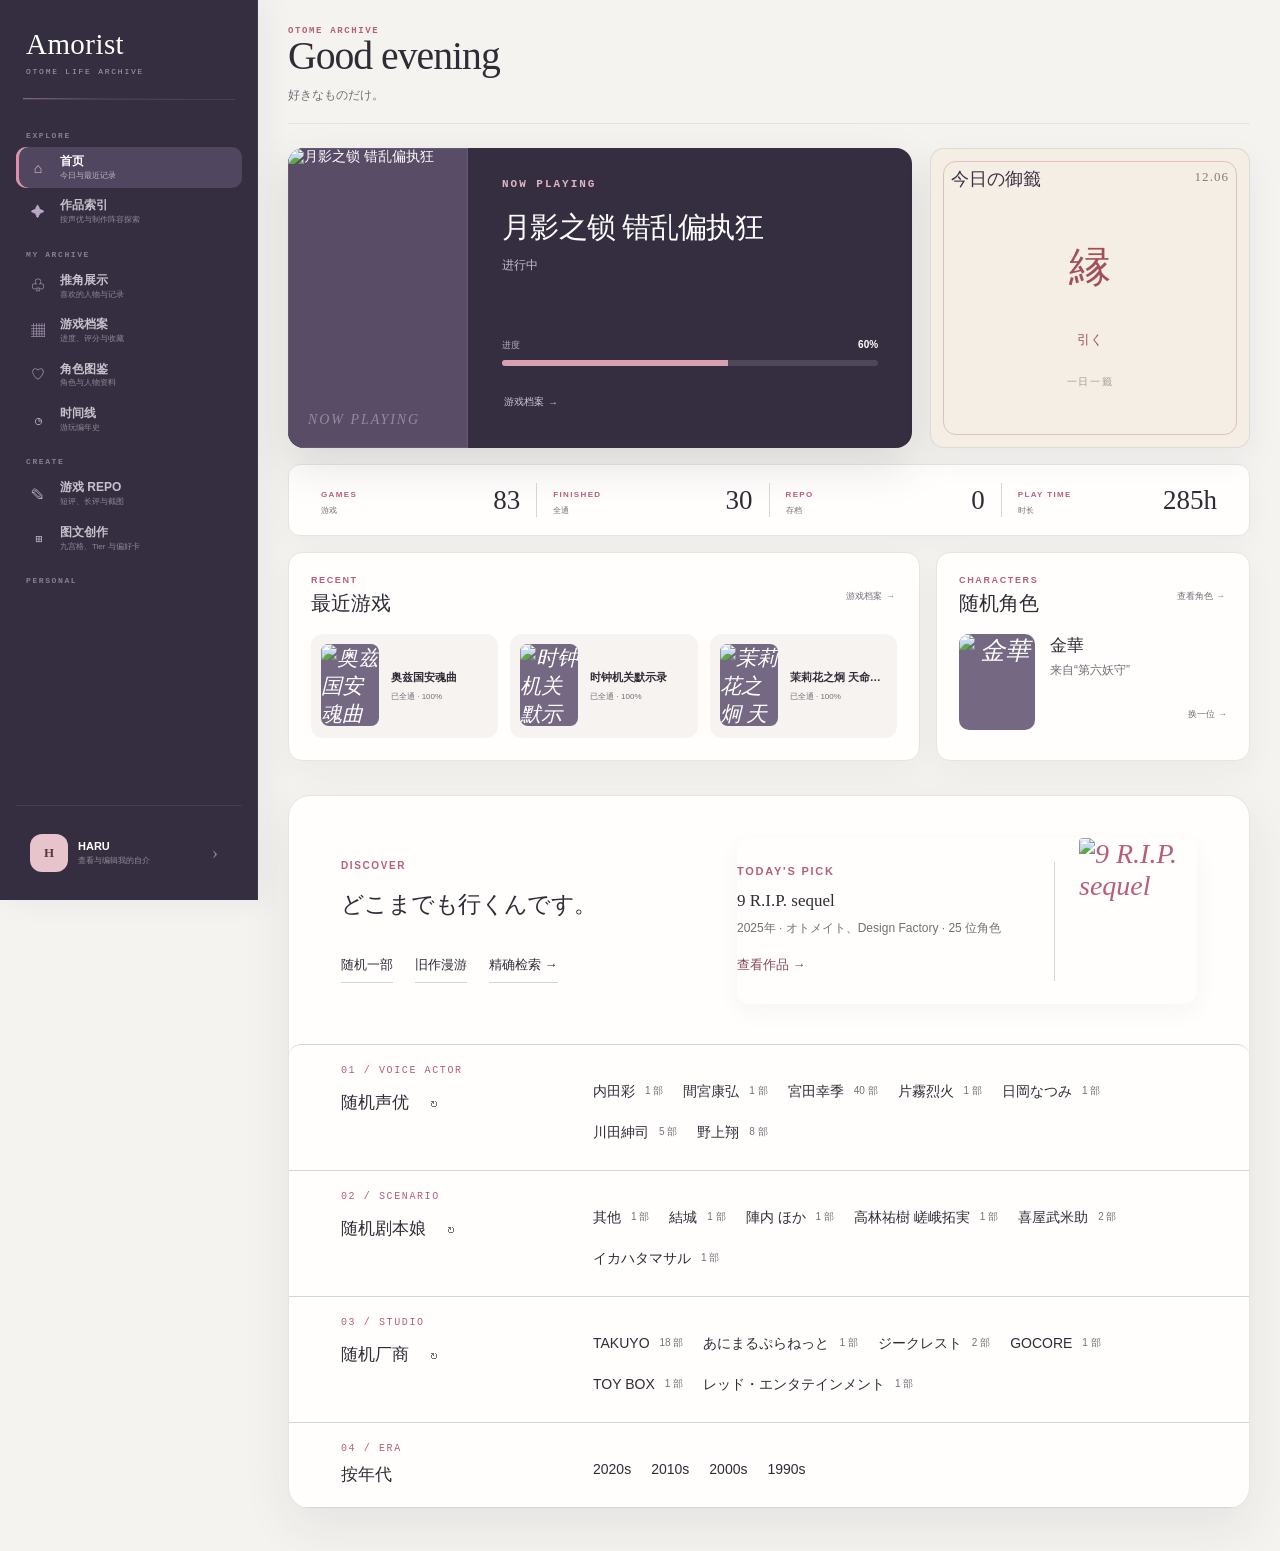
==== commit 426b9427: "弹窗功能修复" ====
--- a/index.html
+++ b/index.html
@@ -27,9 +27,9 @@
 
 
 
-  <link rel="stylesheet" href="./assets/css/amorist.css?v=calendar-v1-20260729">
+  <link rel="stylesheet" href="./assets/css/amorist.css?v=calendar-v4-20260729">
   <link rel="stylesheet" href="./assets/css/site-modes.css?v=pure-otome-20260728">
-  <link rel="stylesheet" href="./assets/css/polish.css?v=calendar-v1-20260729">
+  <link rel="stylesheet" href="./assets/css/polish.css?v=calendar-v4-20260729">
 </head>
 <body>
   <a class="skip-link" href="#main-content">跳到主要内容</a>
@@ -726,6 +726,8 @@
       <div class="editor-group"><label for="libraryGameHours">累计时长</label><input class="product-input" id="libraryGameHours" type="number" min="0" step="0.5" placeholder="小时"></div>
       <div class="editor-group"><label for="libraryGameRating">主观评分</label><input class="product-input" id="libraryGameRating" type="number" min="0" max="5" step="0.1" placeholder="0—5"></div>
       <div class="editor-group"><label for="libraryGameRoutes">角色 / 路线</label><input class="product-input" id="libraryGameRoutes" maxlength="160" placeholder="用逗号分隔"></div>
+      <div class="editor-group"><label for="libraryGameStartDate">开始游玩日期</label><input class="product-input" id="libraryGameStartDate" type="date"></div>
+      <div class="editor-group"><label for="libraryGameCompleteDate">游戏全通日期</label><input class="product-input" id="libraryGameCompleteDate" type="date"></div>
       <div class="editor-group wide"><label for="libraryGameCover">封面图片网址（可选）</label><input class="product-input" id="libraryGameCover" type="text" placeholder="https://..."></div>
       <div class="editor-group wide"><label>或使用本地封面</label><button class="product-button secondary" id="libraryCoverUploadButton" type="button">选择本地图片</button><input id="libraryCoverUploadInput" type="file" accept="image/*" hidden></div>
       <div class="editor-group wide"><label for="libraryGameNote">一句话记录</label><textarea class="product-textarea" id="libraryGameNote" maxlength="120"></textarea></div>
@@ -912,6 +914,6 @@
   <script>window.AMORIST_MODE = 'public';</script>
   <script src="./assets/js/image-store.js"></script>
   <script src="./assets/js/data-model.js"></script>
-  <script src="./assets/js/public-bootstrap.js?v=calendar-v1-20260729"></script>
+  <script src="./assets/js/public-bootstrap.js?v=calendar-v4-20260729"></script>
 </body>
 </html>
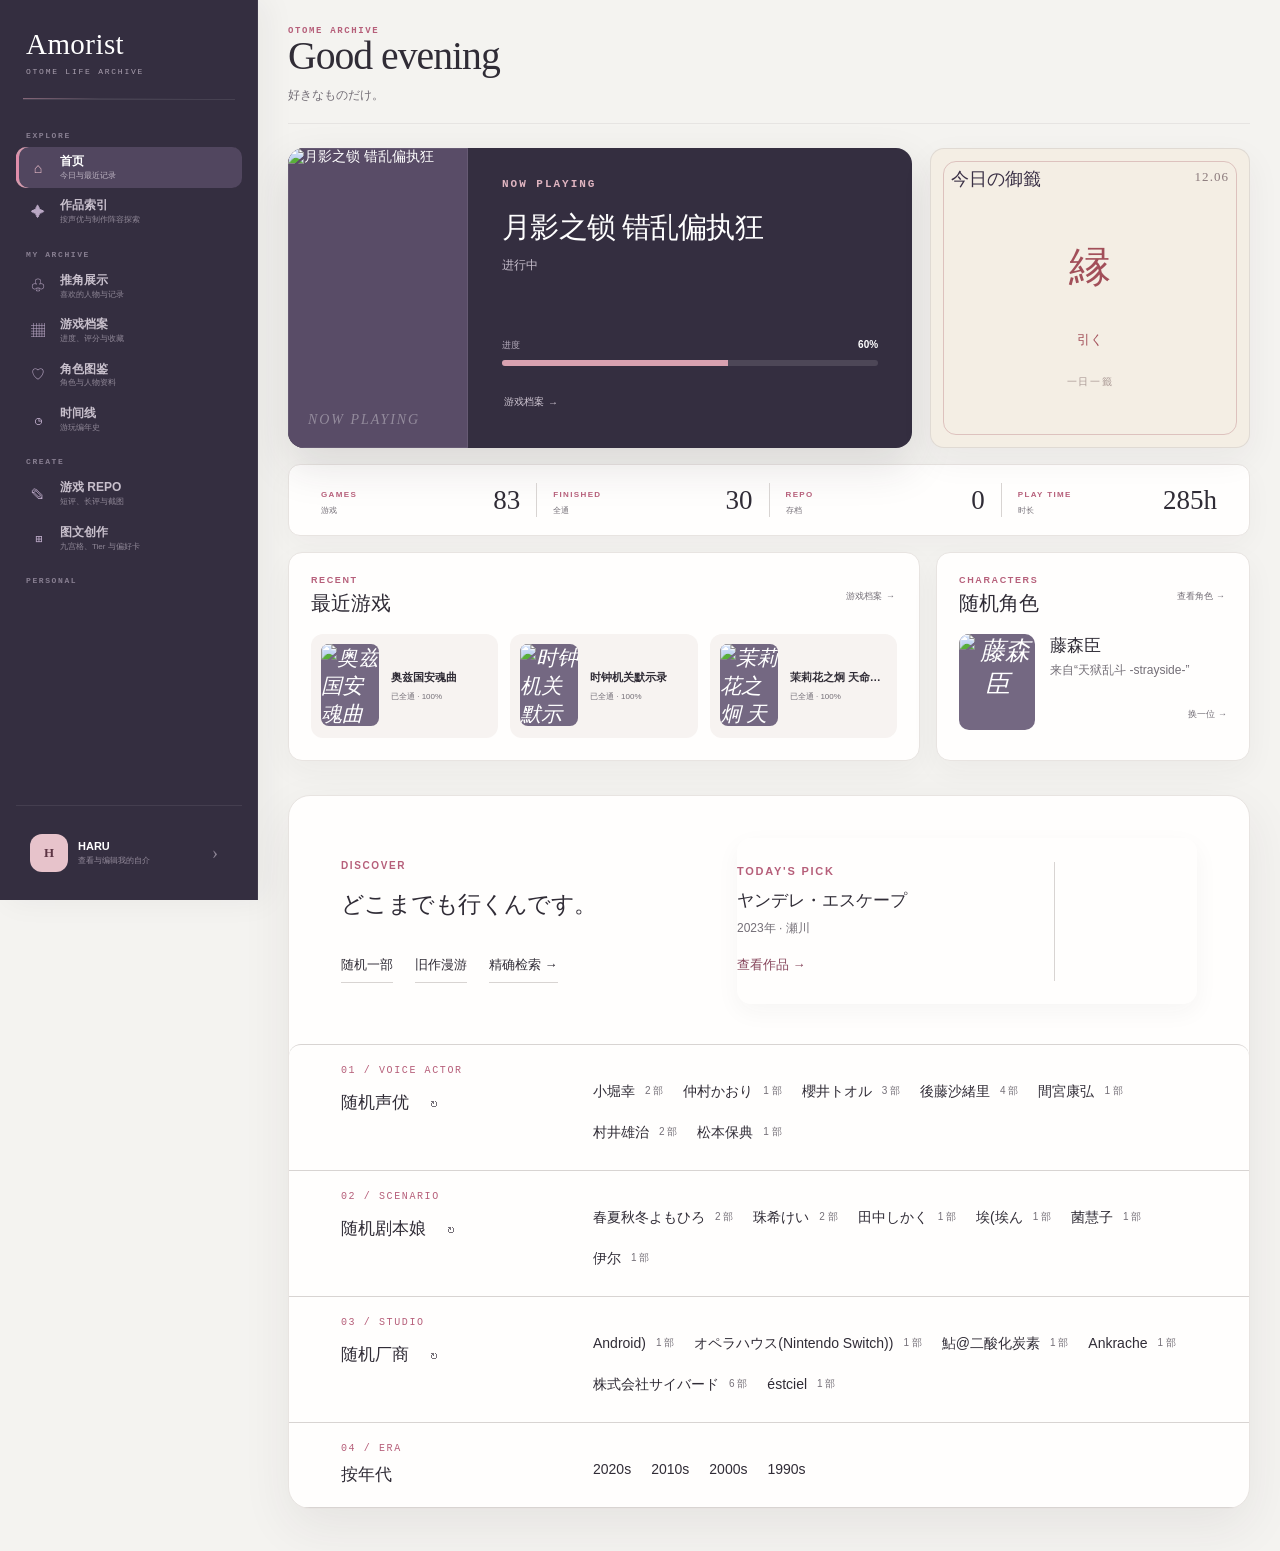
==== commit 53739761: "更改游戏平台下拉选项" ====
--- a/index.html
+++ b/index.html
@@ -27,9 +27,9 @@
 
 
 
-  <link rel="stylesheet" href="./assets/css/amorist.css?v=calendar-v4-20260729">
+  <link rel="stylesheet" href="./assets/css/amorist.css?v=platform-v1-20260731">
   <link rel="stylesheet" href="./assets/css/site-modes.css?v=pure-otome-20260728">
-  <link rel="stylesheet" href="./assets/css/polish.css?v=calendar-v4-20260729">
+  <link rel="stylesheet" href="./assets/css/polish.css?v=platform-v1-20260731">
 </head>
 <body>
   <a class="skip-link" href="#main-content">跳到主要内容</a>
@@ -722,7 +722,7 @@
       <div class="editor-group"><label for="libraryGameStatus">游玩状态</label><select class="product-select" id="libraryGameStatus"><option>已全通</option><option>进行中</option><option>已封盘</option><option>已买未打</option><option>心愿单</option><option>尚未分类</option></select></div>
       <div class="editor-group" id="libraryGameCategoryGroup"><label for="libraryGameCategory">喜好分类</label><select class="product-select" id="libraryGameCategory"><option value="unclassified">未分類</option><option value="hall_of_fame">殿堂入り</option><option value="love">大好き</option><option value="like">好き</option><option value="normal">普通</option><option value="difficult">苦手</option></select></div>
       <div class="editor-group"><label for="libraryGameProgress">进度（0—100）</label><input class="product-input" id="libraryGameProgress" type="number" min="0" max="100" value="0"></div>
-      <div class="editor-group"><label for="libraryGamePlatform">游玩平台</label><input class="product-input" id="libraryGamePlatform" maxlength="24" placeholder="NS / PC / PSV"></div>
+      <div class="editor-group"><label for="libraryGamePlatform">游玩平台</label><select class="product-select" id="libraryGamePlatform"><option value="">请选择平台</option><option value="NS">NS</option><option value="PC碟">PC碟</option><option value="STEAM">STEAM</option><option value="DLsite">DLsite</option><option value="PSP">PSP</option></select></div>
       <div class="editor-group"><label for="libraryGameHours">累计时长</label><input class="product-input" id="libraryGameHours" type="number" min="0" step="0.5" placeholder="小时"></div>
       <div class="editor-group"><label for="libraryGameRating">主观评分</label><input class="product-input" id="libraryGameRating" type="number" min="0" max="5" step="0.1" placeholder="0—5"></div>
       <div class="editor-group"><label for="libraryGameRoutes">角色 / 路线</label><input class="product-input" id="libraryGameRoutes" maxlength="160" placeholder="用逗号分隔"></div>
@@ -914,6 +914,6 @@
   <script>window.AMORIST_MODE = 'public';</script>
   <script src="./assets/js/image-store.js"></script>
   <script src="./assets/js/data-model.js"></script>
-  <script src="./assets/js/public-bootstrap.js?v=calendar-v4-20260729"></script>
+  <script src="./assets/js/public-bootstrap.js?v=platform-v1-20260731"></script>
 </body>
 </html>
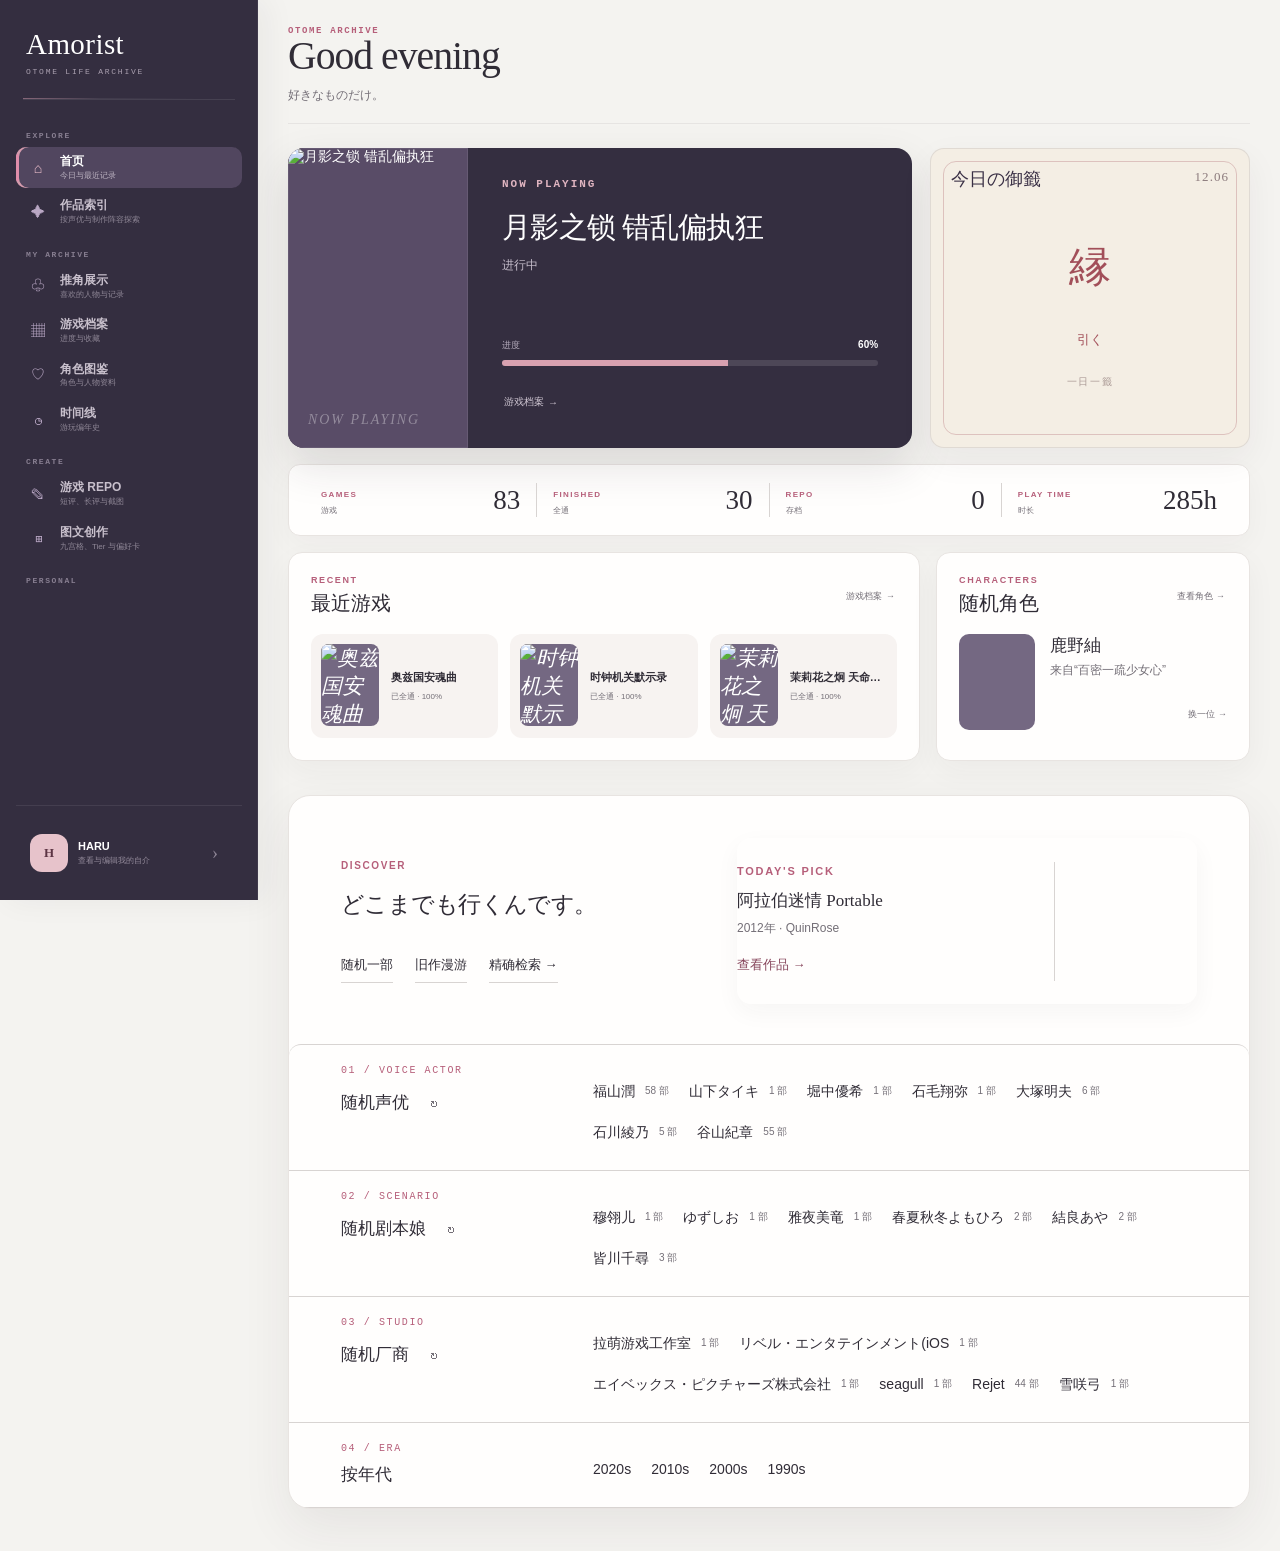
==== commit 7515b749: "删除主观评分" ====
--- a/index.html
+++ b/index.html
@@ -27,9 +27,9 @@
 
 
 
-  <link rel="stylesheet" href="./assets/css/amorist.css?v=platform-v1-20260731">
+  <link rel="stylesheet" href="./assets/css/amorist.css?v=platform-v2-20260731">
   <link rel="stylesheet" href="./assets/css/site-modes.css?v=pure-otome-20260728">
-  <link rel="stylesheet" href="./assets/css/polish.css?v=platform-v1-20260731">
+  <link rel="stylesheet" href="./assets/css/polish.css?v=platform-v2-20260731">
 </head>
 <body>
   <a class="skip-link" href="#main-content">跳到主要内容</a>
@@ -46,7 +46,7 @@
       <div class="product-nav-label">MY ARCHIVE</div>
       <nav class="product-nav">
         <button class="product-nav-btn" type="button" data-product-target="oshi"><span class="product-nav-icon">♧</span><span><b>推角展示</b><small>喜欢的人物与记录</small></span></button>
-        <button class="product-nav-btn" type="button" data-product-target="library"><span class="product-nav-icon">▦</span><span><b>游戏档案</b><small>进度、评分与收藏</small></span></button>
+        <button class="product-nav-btn" type="button" data-product-target="library"><span class="product-nav-icon">▦</span><span><b>游戏档案</b><small>进度与收藏</small></span></button>
         <button class="product-nav-btn" type="button" data-product-target="characters"><span class="product-nav-icon">♡</span><span><b>角色图鉴</b><small>角色与人物资料</small></span></button>
         <button class="product-nav-btn" type="button" data-product-target="timeline"><span class="product-nav-icon">◷</span><span><b>时间线</b><small>游玩编年史</small></span></button>
       </nav>
@@ -724,7 +724,6 @@
       <div class="editor-group"><label for="libraryGameProgress">进度（0—100）</label><input class="product-input" id="libraryGameProgress" type="number" min="0" max="100" value="0"></div>
       <div class="editor-group"><label for="libraryGamePlatform">游玩平台</label><select class="product-select" id="libraryGamePlatform"><option value="">请选择平台</option><option value="NS">NS</option><option value="PC碟">PC碟</option><option value="STEAM">STEAM</option><option value="DLsite">DLsite</option><option value="PSP">PSP</option></select></div>
       <div class="editor-group"><label for="libraryGameHours">累计时长</label><input class="product-input" id="libraryGameHours" type="number" min="0" step="0.5" placeholder="小时"></div>
-      <div class="editor-group"><label for="libraryGameRating">主观评分</label><input class="product-input" id="libraryGameRating" type="number" min="0" max="5" step="0.1" placeholder="0—5"></div>
       <div class="editor-group"><label for="libraryGameRoutes">角色 / 路线</label><input class="product-input" id="libraryGameRoutes" maxlength="160" placeholder="用逗号分隔"></div>
       <div class="editor-group"><label for="libraryGameStartDate">开始游玩日期</label><input class="product-input" id="libraryGameStartDate" type="date"></div>
       <div class="editor-group"><label for="libraryGameCompleteDate">游戏全通日期</label><input class="product-input" id="libraryGameCompleteDate" type="date"></div>
@@ -914,6 +913,6 @@
   <script>window.AMORIST_MODE = 'public';</script>
   <script src="./assets/js/image-store.js"></script>
   <script src="./assets/js/data-model.js"></script>
-  <script src="./assets/js/public-bootstrap.js?v=platform-v1-20260731"></script>
+  <script src="./assets/js/public-bootstrap.js?v=platform-v2-20260731"></script>
 </body>
 </html>
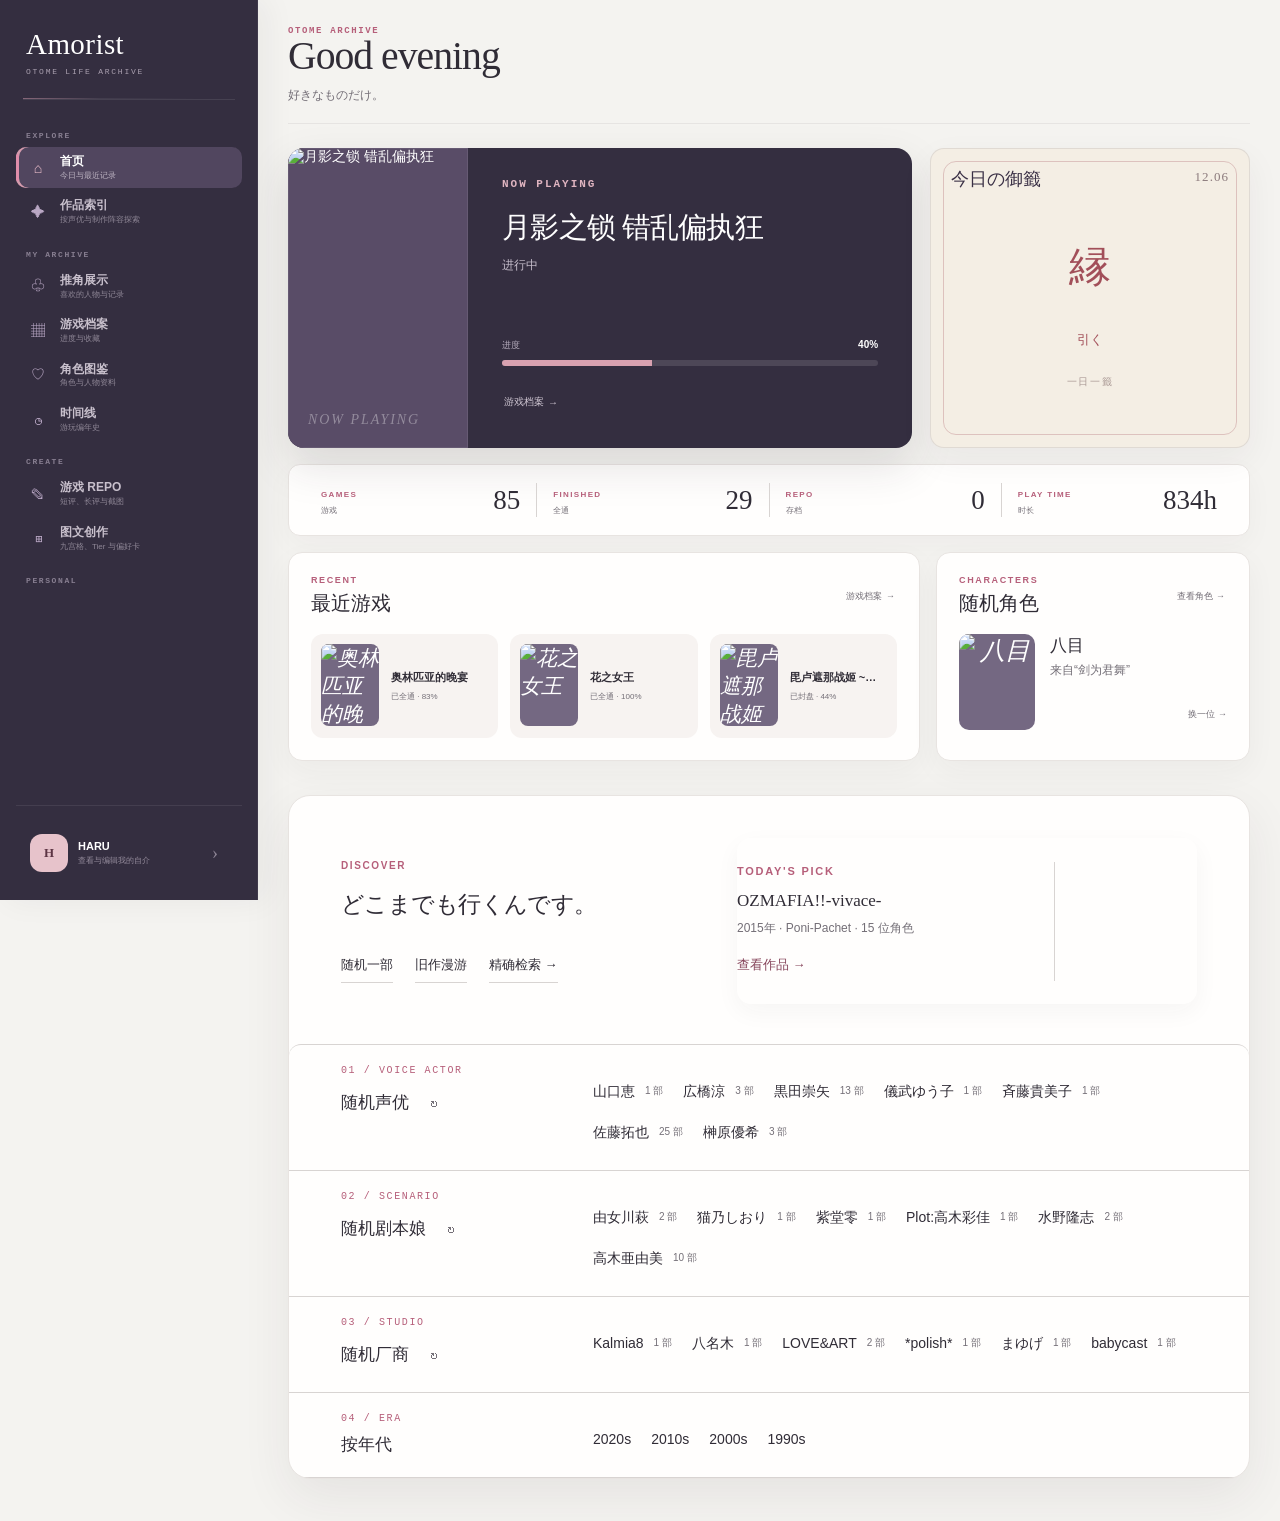
==== commit 87d17f4e: "批量导入游玩时间" ====
--- a/index.html
+++ b/index.html
@@ -27,9 +27,9 @@
 
 
 
-  <link rel="stylesheet" href="./assets/css/amorist.css?v=platform-v2-20260731">
+  <link rel="stylesheet" href="./assets/css/amorist.css?v=timeline-batch-20260731">
   <link rel="stylesheet" href="./assets/css/site-modes.css?v=pure-otome-20260728">
-  <link rel="stylesheet" href="./assets/css/polish.css?v=platform-v2-20260731">
+  <link rel="stylesheet" href="./assets/css/polish.css?v=timeline-batch-20260731">
 </head>
 <body>
   <a class="skip-link" href="#main-content">跳到主要内容</a>
@@ -913,6 +913,6 @@
   <script>window.AMORIST_MODE = 'public';</script>
   <script src="./assets/js/image-store.js"></script>
   <script src="./assets/js/data-model.js"></script>
-  <script src="./assets/js/public-bootstrap.js?v=platform-v2-20260731"></script>
+  <script src="./assets/js/public-bootstrap.js?v=timeline-batch-20260731"></script>
 </body>
 </html>
--- a/assets/css/amorist.css
+++ b/assets/css/amorist.css
@@ -2399,6 +2399,7 @@
 .timeline-text .timeline-badge{display:inline-block;margin-top:5px;border-radius:999px;padding:2px 7px;font-size:8px;font-weight:850;background:#f3e4e7;color:#a45368}
 .timeline-text .timeline-badge.route{background:#e1ecf7;color:#4a6f9e}
 .timeline-text .timeline-badge.repo{background:#e8d5f0;color:#7b5090}
+.timeline-text .timeline-badge.session{background:#efe7d8;color:#876b3a}
 .timeline-empty{text-align:center;padding:60px 20px;color:var(--product-muted)}
 .timeline-empty strong{display:block;color:var(--product-ink);font:500 18px Georgia,"Noto Serif SC",serif;margin-bottom:8px}
 /* ══════ Enhanced Game Detail ══════ */
@@ -5438,6 +5439,13 @@
 .timeline-toolbar .product-select{min-width:135px;flex:1}.timeline-check{display:flex;align-items:center;gap:6px;color:var(--ink-muted);font-size:12px}
 .timeline-event-card{cursor:pointer}.timeline-event-card:hover{border-color:rgba(214,139,159,.45);transform:translateY(-1px)}
 .timeline-event-actions{display:flex;gap:8px;margin-top:10px}.timeline-event-actions button{border:0;background:transparent;color:var(--ink-muted);font:inherit;font-size:11px;cursor:pointer;padding:0}.timeline-event-actions button:hover{color:var(--rose)}
+.timeline-session-add{margin:0 0 14px;display:flex;justify-content:flex-end;gap:8px;flex-wrap:wrap}
+.batch-preview-table{display:flex;flex-direction:column;gap:6px;max-height:360px;overflow:auto;border:1px solid rgba(90,69,83,.12);border-radius:10px;padding:10px;background:rgba(255,255,255,.5)}
+.batch-row{display:grid;grid-template-columns:1.4fr .8fr 1.1fr;gap:8px;align-items:center;font-size:12px;padding:2px 0}
+.batch-row-head{font-weight:600;color:var(--ink-muted);border-bottom:1px solid rgba(90,69,83,.1);padding-bottom:6px;margin-bottom:4px}
+.batch-row-unmatched{background:rgba(214,139,159,.1);border-radius:6px;padding:6px}
+.batch-cell-name{word-break:break-all}
+.timeline-event-card.is-session{border-left:3px solid #d9c8a3}
 .game-log-head{justify-content:flex-end!important;gap:10px}.game-log-head h3{margin-right:auto}
 
 @media (max-width:680px){.timeline-dialog-overlay{padding:12px 8px}.timeline-toolbar .product-select{min-width:calc(50% - 5px)}}
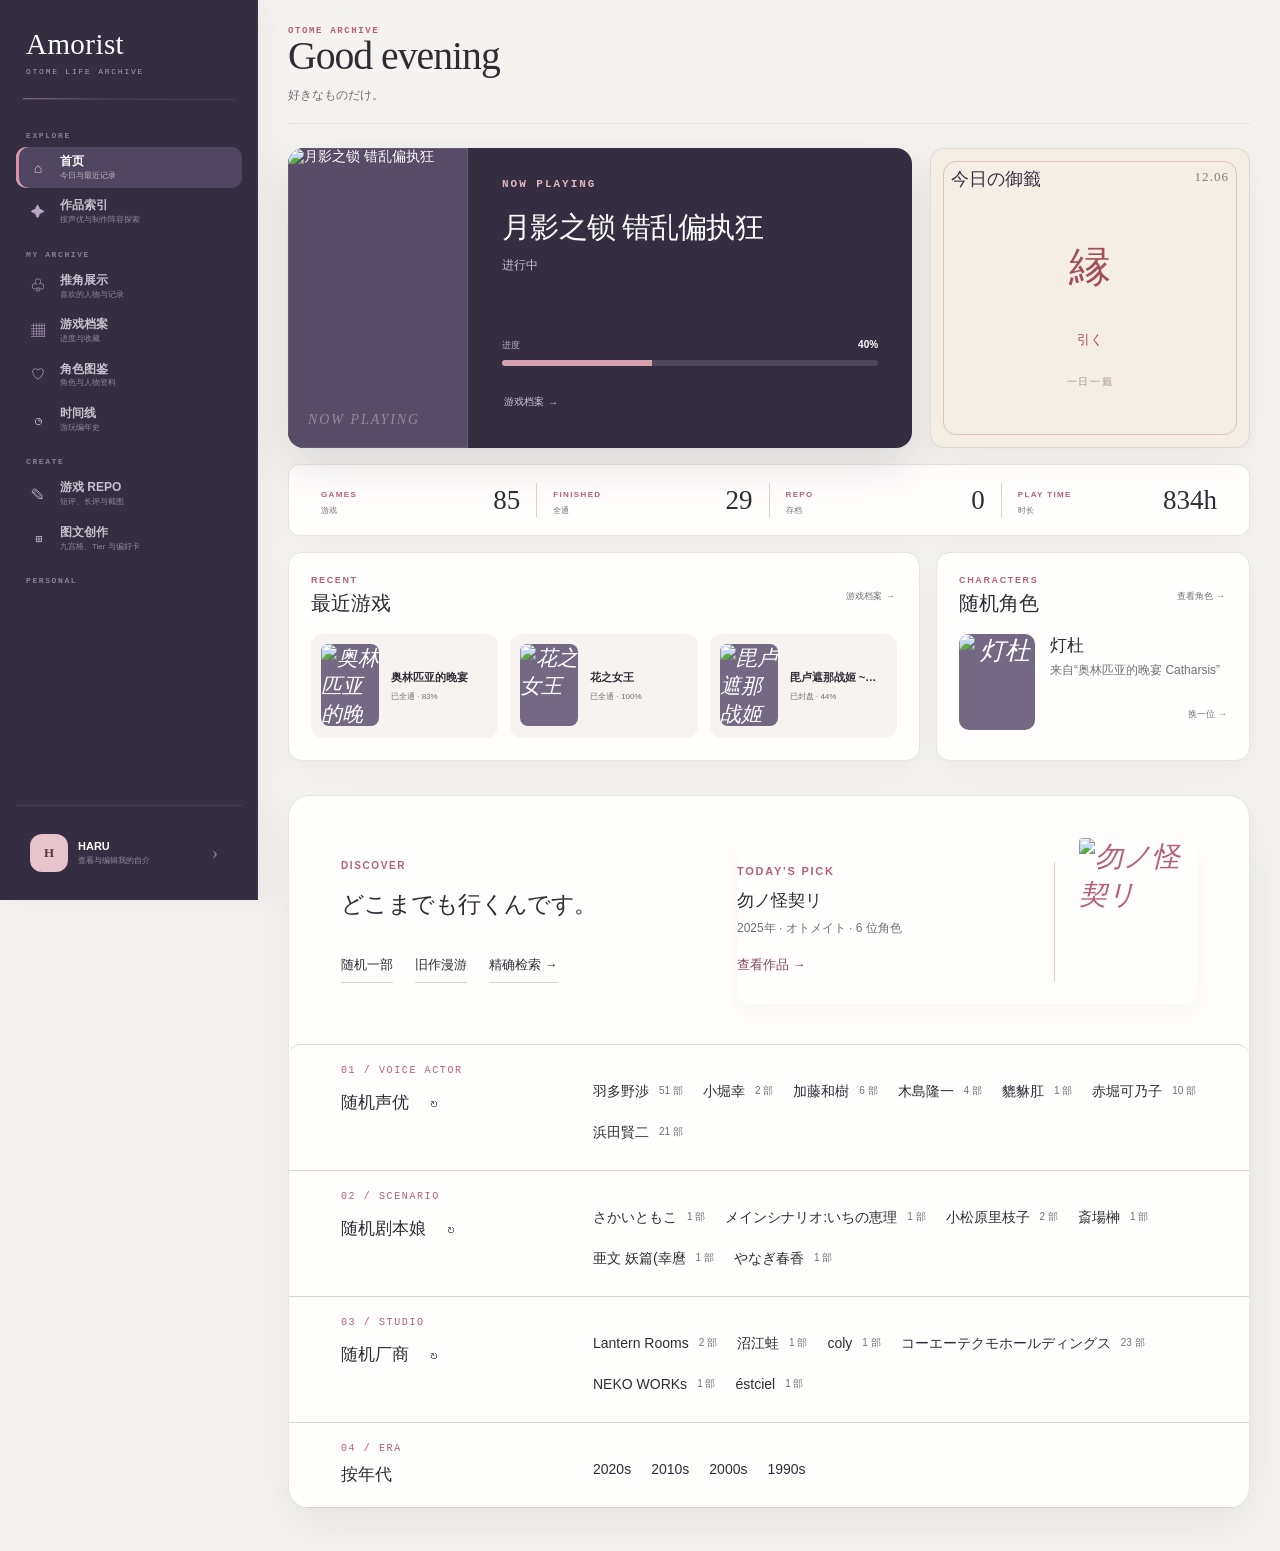
==== commit 483ff958: "开始/全通颜色改变" ====
--- a/index.html
+++ b/index.html
@@ -27,9 +27,9 @@
 
 
 
-  <link rel="stylesheet" href="./assets/css/amorist.css?v=timeline-batch-20260731">
+  <link rel="stylesheet" href="./assets/css/amorist.css?v=timeline-v2-20260731">
   <link rel="stylesheet" href="./assets/css/site-modes.css?v=pure-otome-20260728">
-  <link rel="stylesheet" href="./assets/css/polish.css?v=timeline-batch-20260731">
+  <link rel="stylesheet" href="./assets/css/polish.css?v=timeline-v2-20260731">
 </head>
 <body>
   <a class="skip-link" href="#main-content">跳到主要内容</a>
@@ -913,6 +913,6 @@
   <script>window.AMORIST_MODE = 'public';</script>
   <script src="./assets/js/image-store.js"></script>
   <script src="./assets/js/data-model.js"></script>
-  <script src="./assets/js/public-bootstrap.js?v=timeline-batch-20260731"></script>
+  <script src="./assets/js/public-bootstrap.js?v=timeline-v2-20260731"></script>
 </body>
 </html>
--- a/assets/css/amorist.css
+++ b/assets/css/amorist.css
@@ -2400,6 +2400,11 @@
 .timeline-text .timeline-badge.route{background:#e1ecf7;color:#4a6f9e}
 .timeline-text .timeline-badge.repo{background:#e8d5f0;color:#7b5090}
 .timeline-text .timeline-badge.session{background:#efe7d8;color:#876b3a}
+.timeline-text .timeline-badge.started{background:#dde6df;color:#5d7a5a}
+.timeline-text .timeline-badge.completed{background:#ece0d4;color:#8d6b50}
+.timeline-calendar-event[data-event-type="started"]{border-bottom:3px solid #5d7a5a}
+.timeline-calendar-event[data-event-type="completed"]{border-bottom:3px solid #8d6b50}
+.timeline-calendar-event[data-event-type="session"]{border-bottom:3px solid #c4a878}
 .timeline-empty{text-align:center;padding:60px 20px;color:var(--product-muted)}
 .timeline-empty strong{display:block;color:var(--product-ink);font:500 18px Georgia,"Noto Serif SC",serif;margin-bottom:8px}
 /* ══════ Enhanced Game Detail ══════ */
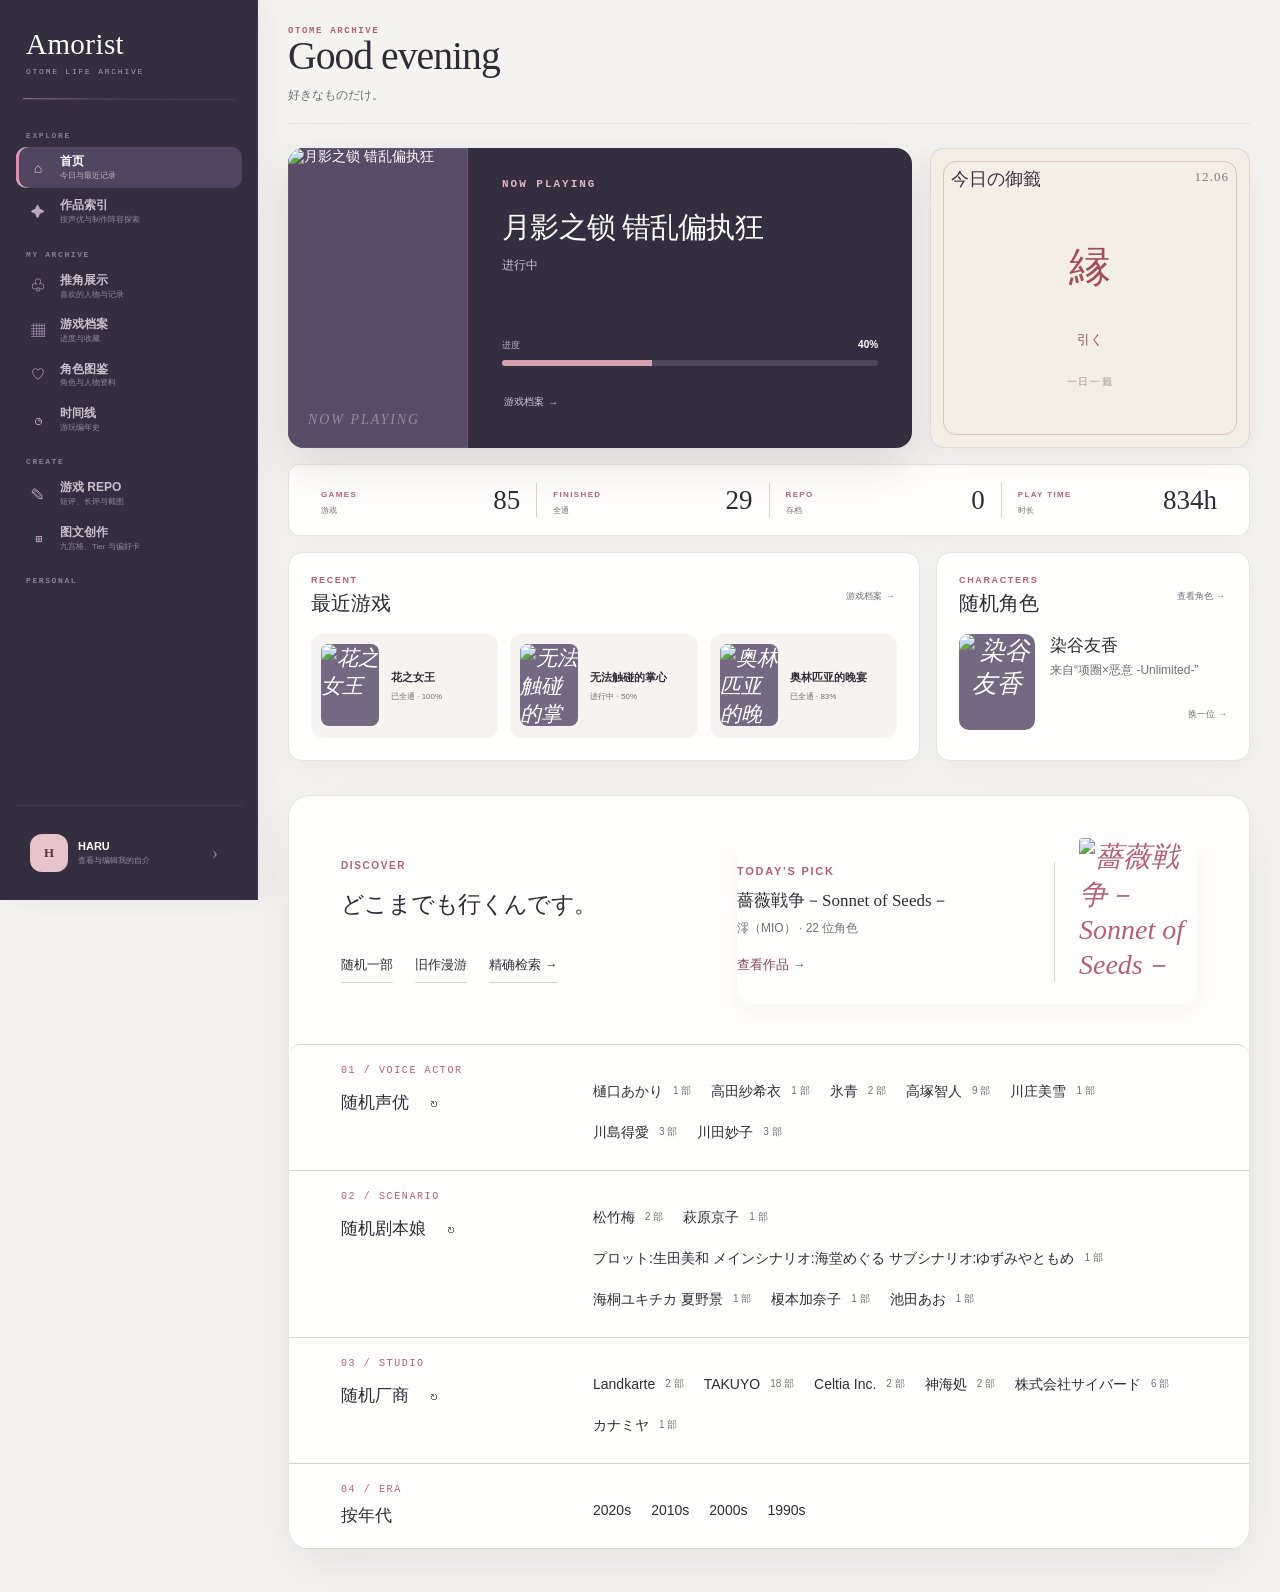
==== commit c932455a: "repo恢复" ====
--- a/index.html
+++ b/index.html
@@ -27,9 +27,9 @@
 
 
 
-  <link rel="stylesheet" href="./assets/css/amorist.css?v=timeline-v2-20260731">
+  <link rel="stylesheet" href="./assets/css/amorist.css?v=timeline-ui-20260731">
   <link rel="stylesheet" href="./assets/css/site-modes.css?v=pure-otome-20260728">
-  <link rel="stylesheet" href="./assets/css/polish.css?v=timeline-v2-20260731">
+  <link rel="stylesheet" href="./assets/css/polish.css?v=timeline-ui-20260731">
 </head>
 <body>
   <a class="skip-link" href="#main-content">跳到主要内容</a>
@@ -913,6 +913,6 @@
   <script>window.AMORIST_MODE = 'public';</script>
   <script src="./assets/js/image-store.js"></script>
   <script src="./assets/js/data-model.js"></script>
-  <script src="./assets/js/public-bootstrap.js?v=timeline-v2-20260731"></script>
+  <script src="./assets/js/public-bootstrap.js?v=timeline-ui-20260731"></script>
 </body>
 </html>
--- a/assets/css/amorist.css
+++ b/assets/css/amorist.css
@@ -5447,6 +5447,25 @@
 .timeline-session-add{margin:0 0 14px;display:flex;justify-content:flex-end;gap:8px;flex-wrap:wrap}
 .batch-preview-table{display:flex;flex-direction:column;gap:6px;max-height:360px;overflow:auto;border:1px solid rgba(90,69,83,.12);border-radius:10px;padding:10px;background:rgba(255,255,255,.5)}
 .batch-row{display:grid;grid-template-columns:1.4fr .8fr 1.1fr;gap:8px;align-items:center;font-size:12px;padding:2px 0}
+/* 浅色/深色模式：强制下划线输入 + 纯色框，区别于渐变模式的圆角框+渐变背景 */
+body[data-color-style="solid"] .field,
+body[data-color-style="solid"] .choice-box,
+body[data-color-style="dark"] .field,
+body[data-color-style="dark"] .choice-box{border:0!important;border-bottom:1px solid var(--line)!important;border-radius:0!important;background:transparent!important;box-shadow:none!important}
+body[data-color-style="solid"] .basic-info .field,
+body[data-color-style="dark"] .basic-info .field{background:transparent!important}
+body[data-color-style="solid"] .image-tile,
+body[data-color-style="dark"] .image-tile{border:1px solid var(--line)!important;border-radius:4px!important;background:color-mix(in srgb,var(--soft) 18%,var(--paper))!important;box-shadow:none!important}
+body[data-color-style="solid"] .favorite-card,
+body[data-color-style="solid"] .preference-card,
+body[data-color-style="solid"] .rating-panel,
+body[data-color-style="solid"] .favorite-review,
+body[data-color-style="solid"] .repo-note,
+body[data-color-style="dark"] .favorite-card,
+body[data-color-style="dark"] .preference-card,
+body[data-color-style="dark"] .rating-panel,
+body[data-color-style="dark"] .favorite-review,
+body[data-color-style="dark"] .repo-note{background:color-mix(in srgb,var(--soft) 18%,var(--paper))!important;border:1px solid var(--line)!important;border-radius:4px!important;box-shadow:none!important}
 .batch-row-head{font-weight:600;color:var(--ink-muted);border-bottom:1px solid rgba(90,69,83,.1);padding-bottom:6px;margin-bottom:4px}
 .batch-row-unmatched{background:rgba(214,139,159,.1);border-radius:6px;padding:6px}
 .batch-cell-name{word-break:break-all}
